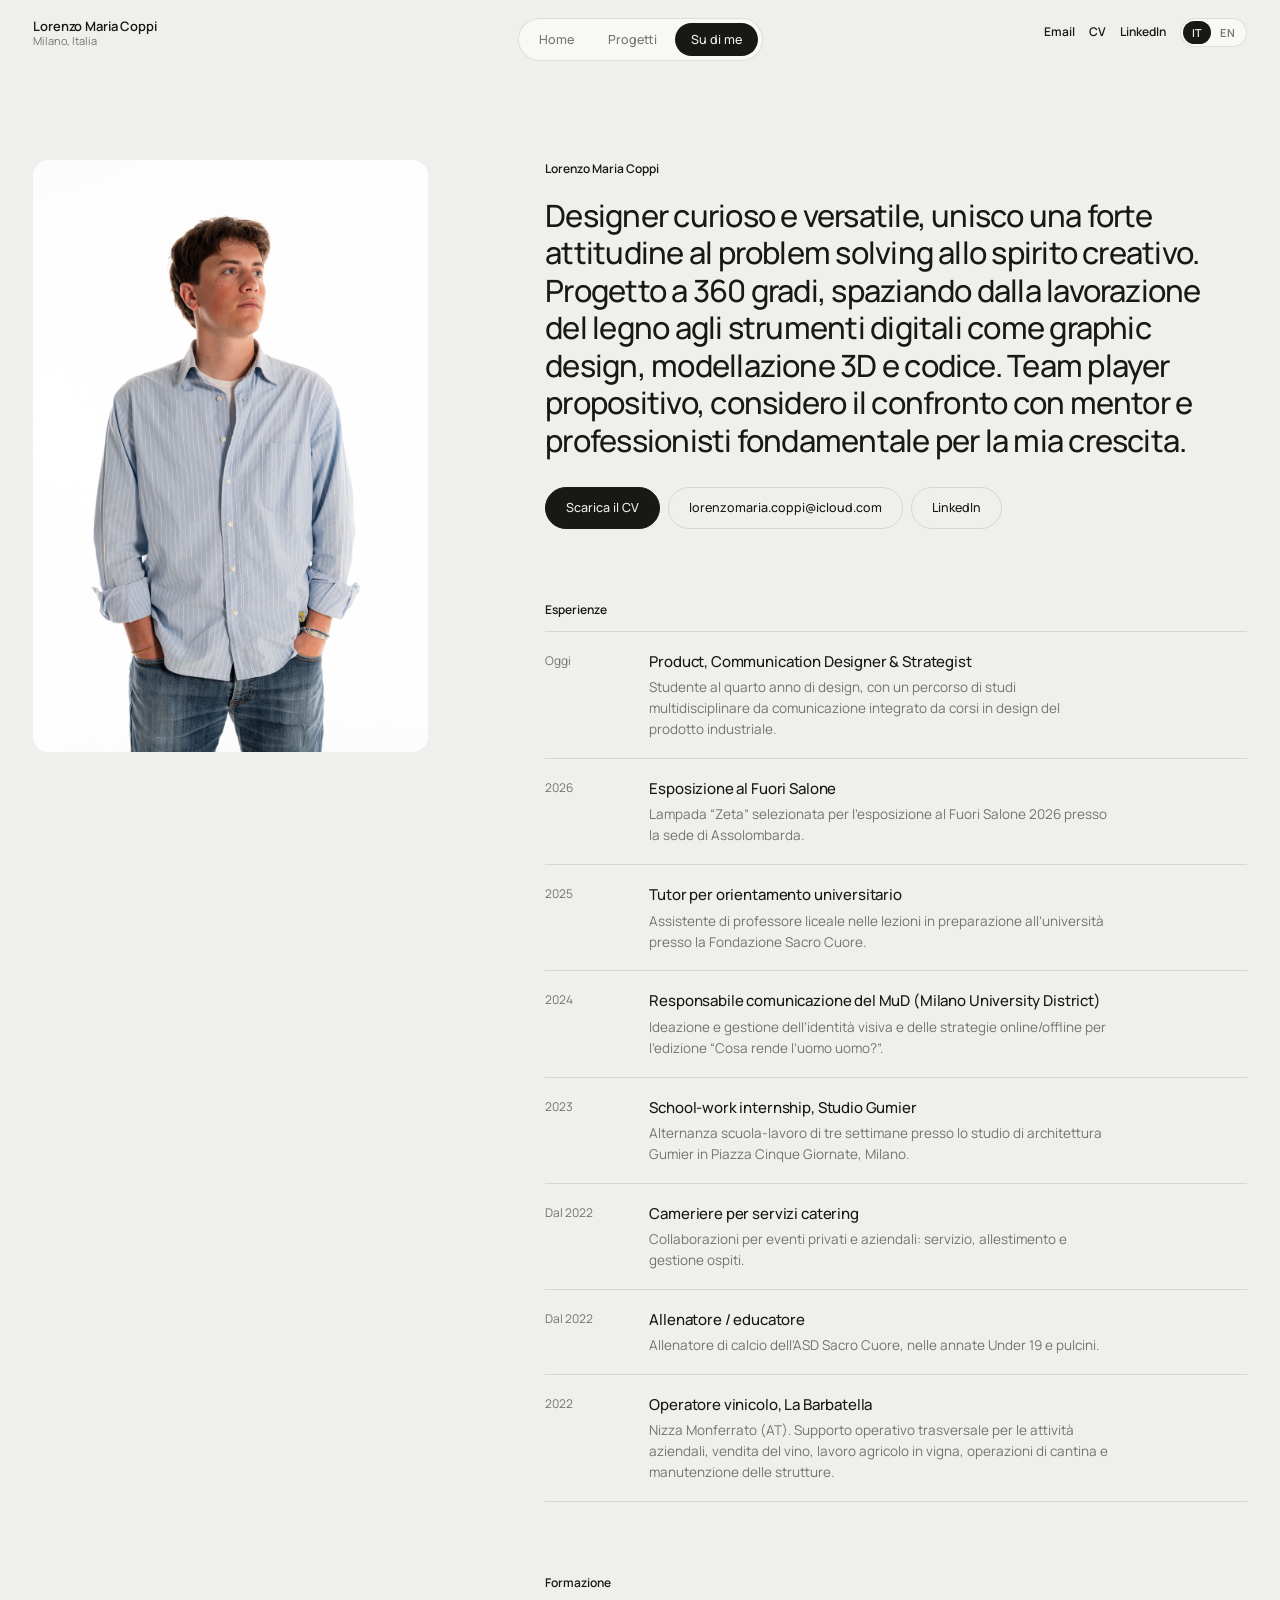
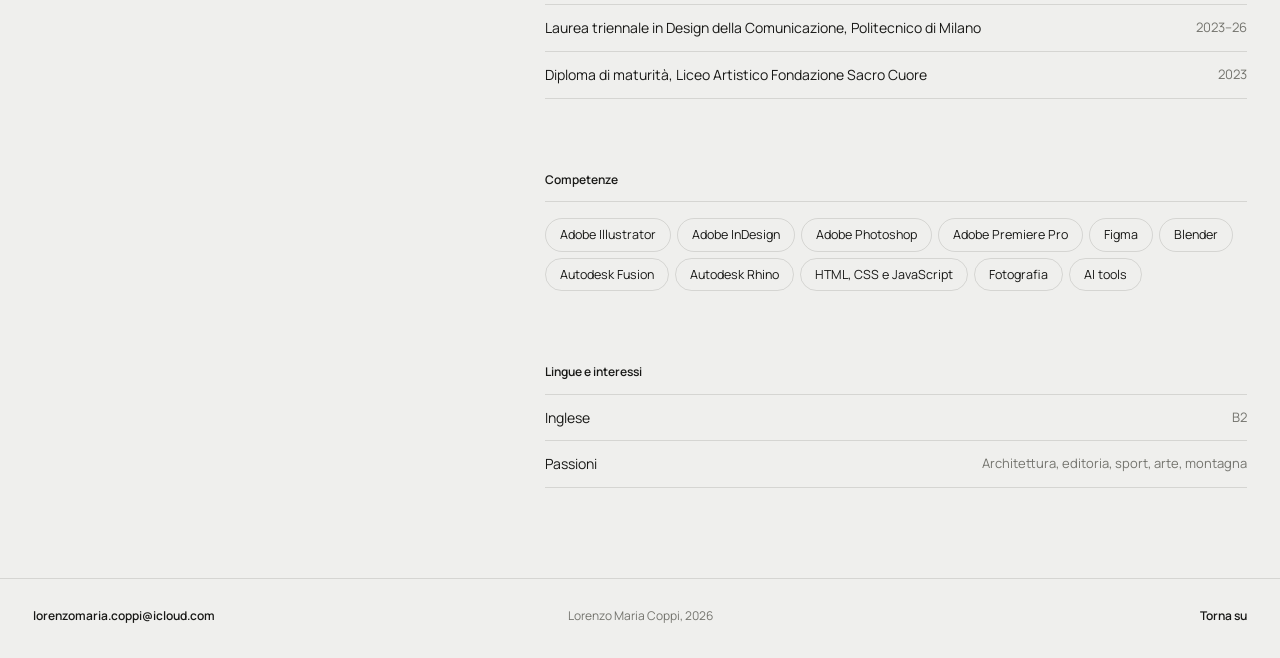
==== about.html @ 6f1d40bd "primocommit" ====
<!DOCTYPE html>
<html lang="it">
<head>
<meta charset="utf-8">
<meta name="viewport" content="width=device-width, initial-scale=1, viewport-fit=cover">
<title>Su di me — Lorenzo Maria Coppi</title>
<meta name="description" content="Chi è Lorenzo Maria Coppi: studente di Design della Comunicazione al Politecnico di Milano. Formazione, esperienze, competenze e CV.">
<link rel="icon" href="data:image/svg+xml,%3Csvg xmlns=%27http://www.w3.org/2000/svg%27 viewBox=%270 0 64 64%27%3E%3Crect width=%2764%27 height=%2764%27 rx=%2716%27 fill=%27%23181816%27/%3E%3Ctext x=%2732%27 y=%2742%27 font-family=%27Helvetica,Arial,sans-serif%27 font-size=%2728%27 font-weight=%27600%27 fill=%27%23efefed%27 text-anchor=%27middle%27%3ELC%3C/text%3E%3C/svg%3E">
<link rel="preconnect" href="https://fonts.googleapis.com">
<link rel="preconnect" href="https://fonts.gstatic.com" crossorigin>
<link href="https://fonts.googleapis.com/css2?family=Manrope:wght@400;500;600&display=swap" rel="stylesheet">
<link rel="stylesheet" href="css/style.css">
</head>
<body id="top" data-page="about">
<a class="skip" href="#main" data-i18n="skip">Vai al contenuto</a>
<header class="site-header">
  <a class="brand" href="index.html">Lorenzo Maria Coppi<span data-i18n="city">Milano, Italia</span></a>
  <nav class="nav" aria-label="Principale">
    <a href="index.html" data-i18n="navHome">Home</a>
    <a href="index.html#progetti" data-i18n="navWorks">Progetti</a>
    <a href="about.html" aria-current="page" data-i18n="navAbout">Su di me</a>
  </nav>
  <div class="contacts">
    <a href="mailto:lorenzomaria.coppi@icloud.com">Email</a>
    <a href="assets/about/CV_Lorenzo_Maria_Coppi.pdf" target="_blank" rel="noopener">CV</a>
    <a href="https://www.linkedin.com/in/lorenzo-coppi/" target="_blank" rel="noopener">LinkedIn</a>
    <div class="lang" role="group" aria-label="Lingua / Language">
      <button type="button" data-lang="it" aria-pressed="true">IT</button>
      <button type="button" data-lang="en" aria-pressed="false">EN</button>
    </div>
  </div>
</header>
<main id="main">
  <div class="about grid">
    <div class="left">
      <div class="portrait"><img src="assets/about/lorenzo.jpg" width="704" height="611" alt="Ritratto di Lorenzo Maria Coppi" data-i18n-alt="aboutAlt"></div>
    </div>
    <div class="right">
      <span class="name">Lorenzo Maria Coppi</span>
      <p class="intro" data-i18n="bio">Designer curioso e versatile, unisco una forte attitudine al problem solving allo spirito creativo. Progetto a 360 gradi, spaziando dalla lavorazione del legno agli strumenti digitali come graphic design, modellazione 3D e codice. Team player propositivo, considero il confronto con mentor e professionisti fondamentale per la mia crescita.</p>
      <div class="cv-actions">
        <a class="btn" href="assets/about/CV_Lorenzo_Maria_Coppi.pdf" target="_blank" rel="noopener" data-i18n="dlCv">Scarica il CV</a>
        <a class="btn ghost" href="mailto:lorenzomaria.coppi@icloud.com">lorenzomaria.coppi@icloud.com</a>
        <a class="btn ghost" href="https://www.linkedin.com/in/lorenzo-coppi/" target="_blank" rel="noopener">LinkedIn</a>
      </div>

      <section class="block" aria-labelledby="exp">
        <h2 data-i18n="exp" id="exp">Esperienze</h2>
        <ul class="timeline">
          <li><span class="when" data-i18n="e0w">Oggi</span><div><h3 data-i18n="e0t">Product, Communication Designer &amp; Strategist</h3><p data-i18n="e0d">Studente al quarto anno di design, con un percorso di studi multidisciplinare da comunicazione integrato da corsi in design del prodotto industriale.</p></div></li>
          <li><span class="when">2026</span><div><h3 data-i18n="e1t">Esposizione al Fuori Salone</h3><p data-i18n="e1d">Lampada “Zeta” selezionata per l’esposizione al Fuori Salone 2026 presso la sede di Assolombarda.</p></div></li>
          <li><span class="when">2025</span><div><h3 data-i18n="e2t">Tutor per orientamento universitario</h3><p data-i18n="e2d">Assistente di professore liceale nelle lezioni in preparazione all’università presso la Fondazione Sacro Cuore.</p></div></li>
          <li><span class="when">2024</span><div><h3 data-i18n="e3t">Responsabile comunicazione del MuD (Milano University District)</h3><p data-i18n="e3d">Ideazione e gestione dell’identità visiva e delle strategie online/offline per l’edizione “Cosa rende l’uomo uomo?”.</p></div></li>
          <li><span class="when">2023</span><div><h3 data-i18n="e4t">School-work internship, Studio Gumier</h3><p data-i18n="e4d">Alternanza scuola-lavoro di tre settimane presso lo studio di architettura Gumier in Piazza Cinque Giornate, Milano.</p></div></li>
          <li><span class="when" data-i18n="since">Dal 2022</span><div><h3 data-i18n="e5t">Cameriere per servizi catering</h3><p data-i18n="e5d">Collaborazioni per eventi privati e aziendali: servizio, allestimento e gestione ospiti.</p></div></li>
          <li><span class="when" data-i18n="since">Dal 2022</span><div><h3 data-i18n="e6t">Allenatore / educatore</h3><p data-i18n="e6d">Allenatore di calcio dell’ASD Sacro Cuore, nelle annate Under 19 e pulcini.</p></div></li>
          <li><span class="when">2022</span><div><h3 data-i18n="e7t">Operatore vinicolo, La Barbatella</h3><p data-i18n="e7d">Nizza Monferrato (AT). Supporto operativo trasversale per le attività aziendali, vendita del vino, lavoro agricolo in vigna, operazioni di cantina e manutenzione delle strutture.</p></div></li>
        </ul>
      </section>

      <section class="block" aria-labelledby="form">
        <h2 data-i18n="edu" id="form">Formazione</h2>
        <ul class="plain">
          <li><em data-i18n="d0">Laurea triennale in Design della Comunicazione, Politecnico di Milano</em> <span>2023–26</span></li>
          <li><em data-i18n="d1">Diploma di maturità, Liceo Artistico Fondazione Sacro Cuore</em> <span>2023</span></li>
        </ul>
      </section>

      <section class="block" aria-labelledby="skills">
        <h2 data-i18n="skills" id="skills">Competenze</h2>
        <ul class="chips">
          <li>Adobe Illustrator</li><li>Adobe InDesign</li><li>Adobe Photoshop</li><li>Adobe Premiere Pro</li>
          <li>Figma</li><li>Blender</li><li>Autodesk Fusion</li><li>Autodesk Rhino</li><li data-i18n="htmlCss">HTML, CSS e JavaScript</li>
          <li data-i18n="photography">Fotografia</li><li>AI tools</li>
        </ul>
      </section>

      <section class="block" aria-labelledby="lang">
        <h2 data-i18n="langs" id="lang">Lingue e interessi</h2>
        <ul class="plain">
          <li><em data-i18n="l0">Inglese</em> <span>B2</span></li>
          <li><em data-i18n="l1">Passioni</em> <span data-i18n="l1v">Architettura, editoria, sport, arte, montagna</span></li>
        </ul>
      </section>
    </div>
  </div>
</main>
<footer class="site-footer">
  <div><a href="mailto:lorenzomaria.coppi@icloud.com">lorenzomaria.coppi@icloud.com</a></div>
  <div class="c">Lorenzo Maria Coppi, 2026</div>
  <div class="r"><a href="#top" data-i18n="top">Torna su</a></div>
</footer>

<script src="js/data.js"></script>
<script src="js/main.js"></script>
</body>
</html>
---- css/style.css ----
/* ==========================================================
   Lorenzo Maria Coppi — portfolio
   Font: Manrope (Google Fonts). Palette neutra, nessun accento.
   ========================================================== */

:root {
  --bg: #efefed;
  --surface: #f8f8f6;
  --card: #ebebe8;
  --ink: #181816;
  --muted: #74746e;
  --line: rgba(24, 24, 22, 0.12);

  --pad: clamp(16px, 2.6vw, 40px);
  --gap: clamp(10px, 1.2vw, 18px);
  --radius: 16px;
  --radius-sm: 10px;

  --font: "Manrope", "Helvetica Neue", Helvetica, Arial, sans-serif;
}

@media (prefers-color-scheme: dark) {
  :root:not([data-theme="light"]) {
    --bg: #131312;
    --surface: #1d1d1b;
    --card: #232321;
    --ink: #ecece8;
    --muted: #8d8d86;
    --line: rgba(236, 236, 232, 0.14);
  }
}

*,
*::before,
*::after { box-sizing: border-box; }

html { scroll-behavior: smooth; -webkit-text-size-adjust: 100%; }

body {
  margin: 0;
  background: var(--bg);
  color: var(--ink);
  font-family: var(--font);
  font-size: 15px;
  line-height: 1.55;
  font-weight: 400;
  -webkit-font-smoothing: antialiased;
  text-rendering: optimizeLegibility;
}

img { display: block; max-width: 100%; height: auto; }
a { color: inherit; text-decoration: none; }
p { margin: 0; }
h1, h2, h3 { margin: 0; font-weight: 500; }
ul, dl, dd { margin: 0; padding: 0; list-style: none; }

:focus-visible {
  outline: 2px solid var(--ink);
  outline-offset: 3px;
  border-radius: 6px;
}

.small { font-size: 12px; line-height: 1.45; }
.muted { color: var(--muted); }

.skip {
  position: absolute; left: -999px; top: 8px;
  background: var(--ink); color: var(--bg);
  padding: 8px 14px; border-radius: 999px; z-index: 100;
}
.skip:focus { left: 8px; }

/* ---------- Header ---------- */
.site-header {
  position: sticky; top: 0; z-index: 50;
  display: grid;
  grid-template-columns: 1fr auto 1fr;
  align-items: start;
  gap: 16px;
  padding: 18px var(--pad);
  background: color-mix(in srgb, var(--bg) 88%, transparent);
  -webkit-backdrop-filter: blur(10px);
  backdrop-filter: blur(10px);
}

.brand { display: block; font-size: 13px; font-weight: 600; line-height: 1.25; letter-spacing: -0.01em; }
.brand span { display: block; font-weight: 400; color: var(--muted); font-size: 11px; }

.nav {
  display: flex; gap: 2px; padding: 4px;
  background: var(--surface);
  border-radius: 999px;
  border: 1px solid var(--line);
}
.nav a {
  padding: 7px 16px; border-radius: 999px;
  font-size: 12.5px; font-weight: 500; color: var(--muted);
  transition: color 0.2s, background 0.2s;
}
.nav a:hover { color: var(--ink); }
.nav a[aria-current="page"] { background: var(--ink); color: var(--bg); }

.contacts { justify-self: end; display: flex; align-items: center; gap: 14px; font-size: 12px; }
.contacts > a { font-weight: 600; font-size: 12px; }
.contacts > a:hover { text-decoration: underline; text-underline-offset: 3px; }
.lang { display: inline-flex; padding: 2px; border-radius: 999px; border: 1px solid var(--line); background: var(--surface); }
.lang button {
  font: inherit; font-size: 11px; font-weight: 600; letter-spacing: 0.02em;
  padding: 3px 9px; border: 0; border-radius: 999px; cursor: pointer;
  background: transparent; color: var(--muted);
}
.lang button:hover { color: var(--ink); }
.lang button[aria-pressed="true"] { background: var(--ink); color: var(--bg); }

/* ---------- Layout comune ---------- */
main { padding: 0 var(--pad); }
.grid { display: grid; grid-template-columns: repeat(12, 1fr); column-gap: var(--gap); }

/* ---------- Home: hero (blu chiaro, gradiente dinamico) ---------- */
.hero {
  --mx: 0.5; --my: 0.5;
  position: relative; overflow: hidden; isolation: isolate;
  margin: 0 0 clamp(56px, 9vh, 96px);
  height: calc(100vh - 92px); height: calc(100svh - 92px); min-height: 520px; max-height: 980px;
  border-radius: calc(var(--radius) * 1.6);
  background: #cfe6fb; color: #0c1b2e;
  display: flex; flex-direction: column; justify-content: flex-end;
  padding: clamp(24px, 3.4vw, 56px);
}
.hero-bg { position: absolute; inset: 0; z-index: -1; overflow: hidden; }
.hero-bg .b {
  position: absolute; border-radius: 50%; filter: blur(70px); will-change: transform;
  width: 62vmax; height: 62vmax; opacity: 0.95;
}
.b1 { background: radial-gradient(circle at 50% 50%, #7ab9f4 0%, rgba(122,185,244,0) 68%); left: -14%; top: -30%; animation: drift1 19s ease-in-out infinite alternate; }
.b2 { background: radial-gradient(circle at 50% 50%, #eef7ff 0%, rgba(238,247,255,0) 66%); right: -18%; top: -12%; animation: drift2 23s ease-in-out infinite alternate; }
.b3 { background: radial-gradient(circle at 50% 50%, #9dd0fb 0%, rgba(157,208,251,0) 66%); left: 18%; bottom: -42%; animation: drift3 27s ease-in-out infinite alternate; }
.b4 { background: radial-gradient(circle at 50% 50%, #5fa3ec 0%, rgba(95,163,236,0) 62%); right: -6%; bottom: -34%; width: 48vmax; height: 48vmax; animation: drift4 21s ease-in-out infinite alternate; }
.b5 { /* segue il puntatore */
  background: radial-gradient(circle at 50% 50%, #ffffff 0%, rgba(255,255,255,0) 62%);
  width: 34vmax; height: 34vmax; opacity: 0.75; left: 0; top: 0;
  transform: translate(calc(var(--mx) * 100vw - 17vmax), calc(var(--my) * 100vh - 17vmax));
}
@keyframes drift1 { to { transform: translate(18vw, 14vh) scale(1.15); } }
@keyframes drift2 { to { transform: translate(-16vw, 20vh) scale(0.9); } }
@keyframes drift3 { to { transform: translate(14vw, -16vh) scale(1.2); } }
@keyframes drift4 { to { transform: translate(-20vw, -10vh) scale(1.1); } }

.hero-in { display: grid; grid-template-columns: repeat(12, 1fr); column-gap: var(--gap); align-items: end; }
.hero .side { grid-column: 1 / span 3; display: flex; flex-direction: column; gap: 40px; }
.hero .side p { max-width: 26ch; font-size: 12.5px; line-height: 1.5; }
.hero .side .updated { display: flex; gap: 18px; color: rgba(12, 27, 46, 0.62); }
.hero .side .updated b { color: #0c1b2e; font-weight: 500; white-space: nowrap; }
.hero h1 {
  grid-column: 5 / span 8;
  font-size: clamp(2.3rem, 5.4vw, 5.4rem);
  line-height: 1.02; letter-spacing: -0.035em; font-weight: 500; text-wrap: balance;
}
.hero .scroll {
  position: absolute; top: clamp(20px, 3vw, 40px); right: clamp(20px, 3.4vw, 56px);
  display: flex; align-items: center; gap: 10px; font-size: 12px; font-weight: 500;
}
.hero .scroll i { width: 1px; height: 34px; background: currentColor; transform-origin: top; animation: cue 2.2s ease-in-out infinite; }
@keyframes cue { 0% { transform: scaleY(0); } 50% { transform: scaleY(1); } 100% { transform: scaleY(1); opacity: 0; } }

/* ---------- Home: progetti ---------- */
.works-head {
  display: flex; justify-content: space-between; align-items: center;
  gap: 16px; flex-wrap: wrap; margin-bottom: var(--gap);
}
.works-head h2 { font-size: 12px; font-weight: 600; }
.works-head h2 #works-count { color: var(--muted); font-weight: 400; margin-left: 6px; }

.filters { display: flex; flex-wrap: wrap; gap: 6px; }
.filters button {
  font: inherit; font-size: 12px; font-weight: 500;
  padding: 6px 14px; border-radius: 999px; cursor: pointer;
  border: 1px solid var(--line); background: transparent; color: var(--muted);
  transition: color 0.2s, background 0.2s, border-color 0.2s;
}
.filters button:hover { color: var(--ink); border-color: var(--ink); }
.filters button[aria-pressed="true"] { background: var(--ink); color: var(--bg); border-color: var(--ink); }

.works { display: grid; grid-template-columns: repeat(2, 1fr); gap: calc(var(--gap) * 2.2) var(--gap); padding-bottom: clamp(60px, 10vh, 120px); }

.card { display: block; }
.card[hidden] { display: none; }
.card .thumb {
  position: relative; overflow: hidden; border-radius: var(--radius);
  background: var(--card); aspect-ratio: 4 / 3;
}
.card .thumb img {
  width: 100%; height: 100%; object-fit: cover;
  transition: transform 0.9s cubic-bezier(0.2, 0.7, 0.2, 1);
}
.card:hover .thumb img { transform: scale(1.035); }
.card .thumb::after {
  content: ""; position: absolute; inset: 0 0 auto 0; height: 70px;
  background: linear-gradient(rgba(0, 0, 0, 0.32), transparent);
  pointer-events: none;
}
.card .tags {
  position: absolute; inset: 14px 16px auto 16px; z-index: 1;
  display: flex; justify-content: space-between;
  color: #fff; font-size: 11px; font-weight: 500;
}
.card .info { display: flex; justify-content: space-between; gap: 12px; padding: 12px 4px 0; }
.card .info h3 { font-size: 15px; letter-spacing: -0.01em; }
.card .info span { color: var(--muted); font-size: 12px; padding-top: 2px; text-align: right; }

/* ---------- Pagina progetto ---------- */
.p-nav { display: flex; justify-content: space-between; gap: 16px; padding: 10px 0 22px; font-size: 12px; color: var(--muted); }
.p-nav a { display: inline-flex; align-items: center; gap: 8px; transition: color 0.2s; }
.p-nav a:hover { color: var(--ink); }
.p-nav .arr { font-size: 14px; line-height: 1; }

.p-open { display: grid; grid-template-columns: repeat(12, 1fr); column-gap: var(--gap); margin-bottom: clamp(28px, 4vw, 56px); }
.p-open-l { grid-column: 1 / span 5; display: flex; flex-direction: column; justify-content: space-between; gap: 40px; padding-right: clamp(0px, 2vw, 32px); min-height: min(78vh, 760px); }
.p-open-r { grid-column: 6 / span 7; }
.p-open-r button { display: block; width: 100%; padding: 0; border: 0; background: var(--card); border-radius: var(--radius); overflow: hidden; }
.p-open-r img { width: 100%; height: min(78vh, 760px); object-fit: cover; }
.kicker { display: flex; flex-direction: column; font-size: 12px; line-height: 1.5; }
.titles h1 { font-size: clamp(2.3rem, 4.6vw, 4.6rem); line-height: 1.02; letter-spacing: -0.035em; text-wrap: balance; }
.titles .sub { margin-top: 16px; font-size: clamp(1rem, 1.5vw, 1.3rem); color: var(--muted); letter-spacing: -0.01em; }
.meta { display: grid; gap: 8px; font-size: 12.5px; line-height: 1.4; }
.meta > div { display: grid; grid-template-columns: 92px 1fr; gap: 12px; }
.meta dt { color: var(--muted); }
.meta dd { font-weight: 500; }

.p-video { margin-bottom: clamp(36px, 6vw, 88px); border-radius: var(--radius); overflow: hidden; background: #000; }
.p-video video { display: block; width: 100%; height: auto; aspect-ratio: 16 / 9; }

/* sezioni: testo e immagini affiancati, alternati (come gli spread del PDF) */
.sec { display: grid; grid-template-columns: repeat(12, 1fr); column-gap: var(--gap); align-items: start; padding: clamp(28px, 5vw, 72px) 0; }
.sec-text { grid-row: 1; }
.sec-l .sec-text { grid-column: 1 / span 4; }
.sec-l .sec-imgs { grid-column: 6 / span 7; grid-row: 1; }
.sec-r .sec-imgs { grid-column: 1 / span 7; grid-row: 1; }
.sec-r .sec-text { grid-column: 9 / span 4; }
.sec-full .sec-imgs { grid-column: 1 / -1; }
.sec-text { position: sticky; top: 96px; }
.sec-text p { font-size: 13.5px; line-height: 1.6; max-width: 52ch; letter-spacing: -0.003em; }
.sec-text p + p { margin-top: 1em; }
.sec-text p.lead { font-size: clamp(1.1rem, 1.55vw, 1.45rem); line-height: 1.4; letter-spacing: -0.015em; font-weight: 500; }
.sec-text p.lead + p { margin-top: 1.4em; }

.sec-imgs { display: grid; grid-template-columns: repeat(2, 1fr); grid-auto-flow: dense; gap: calc(var(--gap) * 1.2) var(--gap); }
.sec-imgs figure { margin: 0; min-width: 0; }
.sec-imgs figure.big, .sec-imgs figure.wide { grid-column: 1 / -1; }
.sec-imgs figure button { display: block; width: 100%; padding: 0; border: 0; background: var(--card); border-radius: var(--radius-sm); overflow: hidden; aspect-ratio: 1 / 1; }
.sec-imgs figure.big button, .sec-imgs figure.wide button { aspect-ratio: 16 / 9; }
.sec-imgs figure img { width: 100%; height: 100%; object-fit: cover; transition: transform 0.7s cubic-bezier(0.2, 0.7, 0.2, 1); }
.sec-imgs figure button.fit-contain img { object-fit: contain; }
.sec-imgs figure button:hover img { transform: scale(1.03); }
.sec-imgs figure button.fit-contain:hover img { transform: none; opacity: 0.92; }
.sec-imgs figcaption { font-size: 11.5px; color: var(--muted); padding: 8px 2px 0; line-height: 1.4; }
.sec-full .sec-imgs { grid-template-columns: repeat(2, 1fr); }

.next {
  display: block; padding: clamp(40px, 8vh, 90px) 0 clamp(60px, 10vh, 110px);
  border-top: 1px solid var(--line);
}
.next .label { font-size: 12px; color: var(--muted); display: block; margin-bottom: 10px; }
.next .t {
  display: block;
  font-size: clamp(2rem, 5vw, 4.6rem); line-height: 1.04;
  letter-spacing: -0.035em; font-weight: 500;
  transition: opacity 0.25s;
}
.next:hover .t { opacity: 0.55; }

/* ---------- Lightbox (con frecce) ---------- */
.lightbox {
  position: fixed; inset: 0; z-index: 100;
  display: none; grid-template-columns: auto minmax(0, 1fr) auto; grid-template-rows: minmax(0, 1fr) auto; gap: 12px;
  height: 100vh; height: 100dvh;
  padding: clamp(16px, 3vw, 36px);
  padding-bottom: max(clamp(16px, 3vw, 36px), env(safe-area-inset-bottom));
  background: var(--bg);
}
.lightbox.open { display: grid; }
.lightbox .stage { grid-column: 2; grid-row: 1; min-height: 0; min-width: 0; }
.lightbox img { width: 100%; height: 100%; object-fit: contain; border-radius: var(--radius-sm); }
.lightbox .bar { grid-column: 2; grid-row: 2; text-align: center; font-size: 12px; color: var(--muted); }
.lb-arrow, .lb-close {
  display: grid; place-items: center; width: 46px; height: 46px; padding: 0;
  border: 1px solid var(--line); border-radius: 50%; background: var(--surface); color: var(--ink);
  transition: background 0.2s, color 0.2s, border-color 0.2s;
}
.lb-arrow:hover, .lb-close:hover { background: var(--ink); color: var(--bg); border-color: var(--ink); }
.lb-arrow.prev { grid-column: 1; grid-row: 1; align-self: center; }
.lb-arrow.next { grid-column: 3; grid-row: 1; align-self: center; }
.lb-close { position: absolute; top: clamp(12px, 2vw, 24px); right: clamp(12px, 2vw, 24px); z-index: 2; width: 40px; height: 40px; }

/* ---------- Su di me ---------- */
.about { padding: clamp(40px, 9vh, 100px) 0 clamp(60px, 10vh, 120px); row-gap: 48px; }
.about .left { grid-column: 1 / span 4; }
.about .right { grid-column: 6 / span 7; }
.about .portrait {
  border-radius: var(--radius); overflow: hidden; background: #fff;
  position: sticky; top: 90px;
}
.about .portrait img { width: 100%; mix-blend-mode: multiply; }
.about .intro {
  font-size: clamp(1.4rem, 2.4vw, 2.2rem); line-height: 1.22;
  letter-spacing: -0.025em; font-weight: 500; text-wrap: pretty;
}
.about .name { font-size: 12px; font-weight: 600; margin-bottom: 18px; display: block; }

.cv-actions { display: flex; flex-wrap: wrap; gap: 8px; margin-top: 28px; }
.btn {
  display: inline-block; font-size: 12.5px; font-weight: 500;
  padding: 10px 20px; border-radius: 999px;
  border: 1px solid var(--ink); background: var(--ink); color: var(--bg);
  transition: background 0.2s, color 0.2s;
}
.btn:hover { background: transparent; color: var(--ink); }
.btn.ghost { background: transparent; color: var(--ink); border-color: var(--line); }
.btn.ghost:hover { border-color: var(--ink); }

.block { margin-top: clamp(44px, 8vh, 84px); }
.block > h2 { font-size: 12px; font-weight: 600; padding-bottom: 12px; border-bottom: 1px solid var(--line); }
.timeline li {
  display: grid; grid-template-columns: 88px 1fr; gap: 16px;
  padding: 18px 0; border-bottom: 1px solid var(--line);
}
.timeline .when { font-size: 12px; color: var(--muted); padding-top: 2px; }
.timeline h3 { font-size: 15px; letter-spacing: -0.01em; }
.timeline p { color: var(--muted); font-size: 13.5px; margin-top: 4px; max-width: 58ch; }
.timeline em { font-style: normal; color: var(--ink); }

.plain li { padding: 12px 0; border-bottom: 1px solid var(--line); font-size: 14px; display: flex; justify-content: space-between; gap: 16px; }
.plain li em { font-style: normal; }
.plain li span { color: var(--muted); font-size: 13px; text-align: right; }
.chips { display: flex; flex-wrap: wrap; gap: 6px; padding-top: 16px; }
.chips li { padding: 6px 14px; border-radius: 999px; border: 1px solid var(--line); font-size: 12.5px; }

/* ---------- Footer ---------- */
.site-footer {
  display: grid; grid-template-columns: 1fr auto 1fr; gap: 16px;
  padding: 28px var(--pad) 32px; border-top: 1px solid var(--line);
  font-size: 12px; margin-top: 0;
}
.site-footer .c { text-align: center; color: var(--muted); }
.site-footer .r { text-align: right; }
.site-footer a { font-weight: 600; }
.site-footer a:hover { text-decoration: underline; text-underline-offset: 3px; }

/* ---------- Responsive ---------- */
@media (max-width: 1000px) {
  .p-open-l { grid-column: 1 / -1; min-height: 0; padding: 0 0 28px; gap: 28px; }
  .p-open-r { grid-column: 1 / -1; }
  .p-open-r img { height: auto; max-height: 72vh; aspect-ratio: 4 / 5; }
  .sec-l .sec-text, .sec-r .sec-text { grid-column: 1 / -1; grid-row: 1; position: static; margin-bottom: 24px; }
  .sec-l .sec-imgs, .sec-r .sec-imgs { grid-column: 1 / -1; grid-row: 2; }
  .sec-text p { max-width: 62ch; }
}

@media (max-width: 900px) {
  .site-header { grid-template-columns: 1fr auto; row-gap: 10px; padding: 12px var(--pad); }
  .nav { grid-column: 1 / -1; grid-row: 2; justify-self: stretch; justify-content: space-between; }
  .nav a { flex: 1; text-align: center; padding: 10px 8px; }
  .contacts > a { padding: 6px 0; }
  .lang button { padding: 5px 11px; }
  .hero { height: calc(100svh - 128px); min-height: 460px; }
  .hero .side { grid-column: 1 / -1; order: 2; margin-top: 22px; gap: 18px; }
  .hero h1 { grid-column: 1 / -1; }
  .hero-in { align-items: start; }
  .about .left, .about .right { grid-column: 1 / -1; }
  .about .portrait { position: static; max-width: 440px; }
}

@media (max-width: 700px) {
  :root { --radius: 12px; }
  body { font-size: 16px; }
  .small, .hero .side p { font-size: 13px; }
  .works { grid-template-columns: 1fr; row-gap: 28px; }
  .works-head { align-items: flex-start; flex-direction: column; gap: 12px; }
  .filters { flex-wrap: nowrap; overflow-x: auto; margin: 0 calc(var(--pad) * -1); padding: 0 var(--pad) 4px; width: calc(100% + var(--pad) * 2); scrollbar-width: none; }
  .filters::-webkit-scrollbar { display: none; }
  .filters button { flex-shrink: 0; padding: 9px 16px; }
  .p-nav { flex-direction: column; gap: 6px; }
  .p-nav a:last-child { justify-content: flex-start; }
  .p-nav a:last-child .arr { order: -1; }
  .sec-imgs { gap: 18px 10px; }
  .sec-imgs figcaption, .sec-text p { font-size: 13px; }
  .sec-text p.lead { font-size: 1.15rem; }
  .meta > div { grid-template-columns: 84px 1fr; }
  .timeline li { grid-template-columns: 1fr; gap: 4px; }
  .plain li { flex-direction: column; gap: 2px; }
  .plain li span { text-align: left; }
  .site-footer { grid-template-columns: 1fr; gap: 8px; }
  .site-footer .c, .site-footer .r { text-align: left; }
  .lightbox { grid-template-columns: 1fr; grid-template-rows: minmax(0, 1fr) auto auto; }
  .lightbox .stage { grid-column: 1; grid-row: 1; }
  .lightbox .bar { grid-column: 1; grid-row: 3; }
  .lb-arrow { grid-row: 2 !important; width: 44px; height: 44px; justify-self: start; }
  .lb-arrow.next { grid-column: 1; justify-self: end; }
  .lb-arrow.prev { grid-column: 1; }
}

@media (hover: none) {
  .card:hover .thumb img { transform: none; }
}

/* ---------- Cursore personalizzato ---------- */
.cursor {
  --size: 18px;        /* dimensione del cerchio */
  --dot: 5px;          /* cerchietto centrale quando è su un elemento cliccabile */
  position: fixed; left: 0; top: 0; z-index: 9999; pointer-events: none;
  width: var(--size); height: var(--size); margin: calc(var(--size) / -2) 0 0 calc(var(--size) / -2);
  border-radius: 50%; background: #000; border: 1.5px solid #000;
  box-shadow: 0 0 0 1px rgba(255, 255, 255, 0.55); /* sottile alone chiaro: resta visibile anche sulle foto scure */
  opacity: 0; transition: opacity 0.2s, background 0.2s;
}
.cursor.on { opacity: 1; }
.cursor i { position: absolute; inset: 0; margin: auto; width: var(--dot); height: var(--dot); border-radius: 50%; background: #000; box-shadow: 0 0 0 1px rgba(255, 255, 255, 0.55); opacity: 0; transition: opacity 0.2s; }
.cursor.link { background: transparent; box-shadow: 0 0 0 1px rgba(255, 255, 255, 0.55), inset 0 0 0 1px rgba(255, 255, 255, 0.55); }
.cursor.link i { opacity: 1; }
.cursor.down { opacity: 0.7; }
.cursor.native { opacity: 0 !important; }
html.has-cursor, html.has-cursor * { cursor: none !important; }
html.has-cursor video { cursor: auto !important; }

@media (prefers-reduced-motion: reduce) {
  html { scroll-behavior: auto; }
  *, *::before, *::after { transition: none !important; animation: none !important; }
}
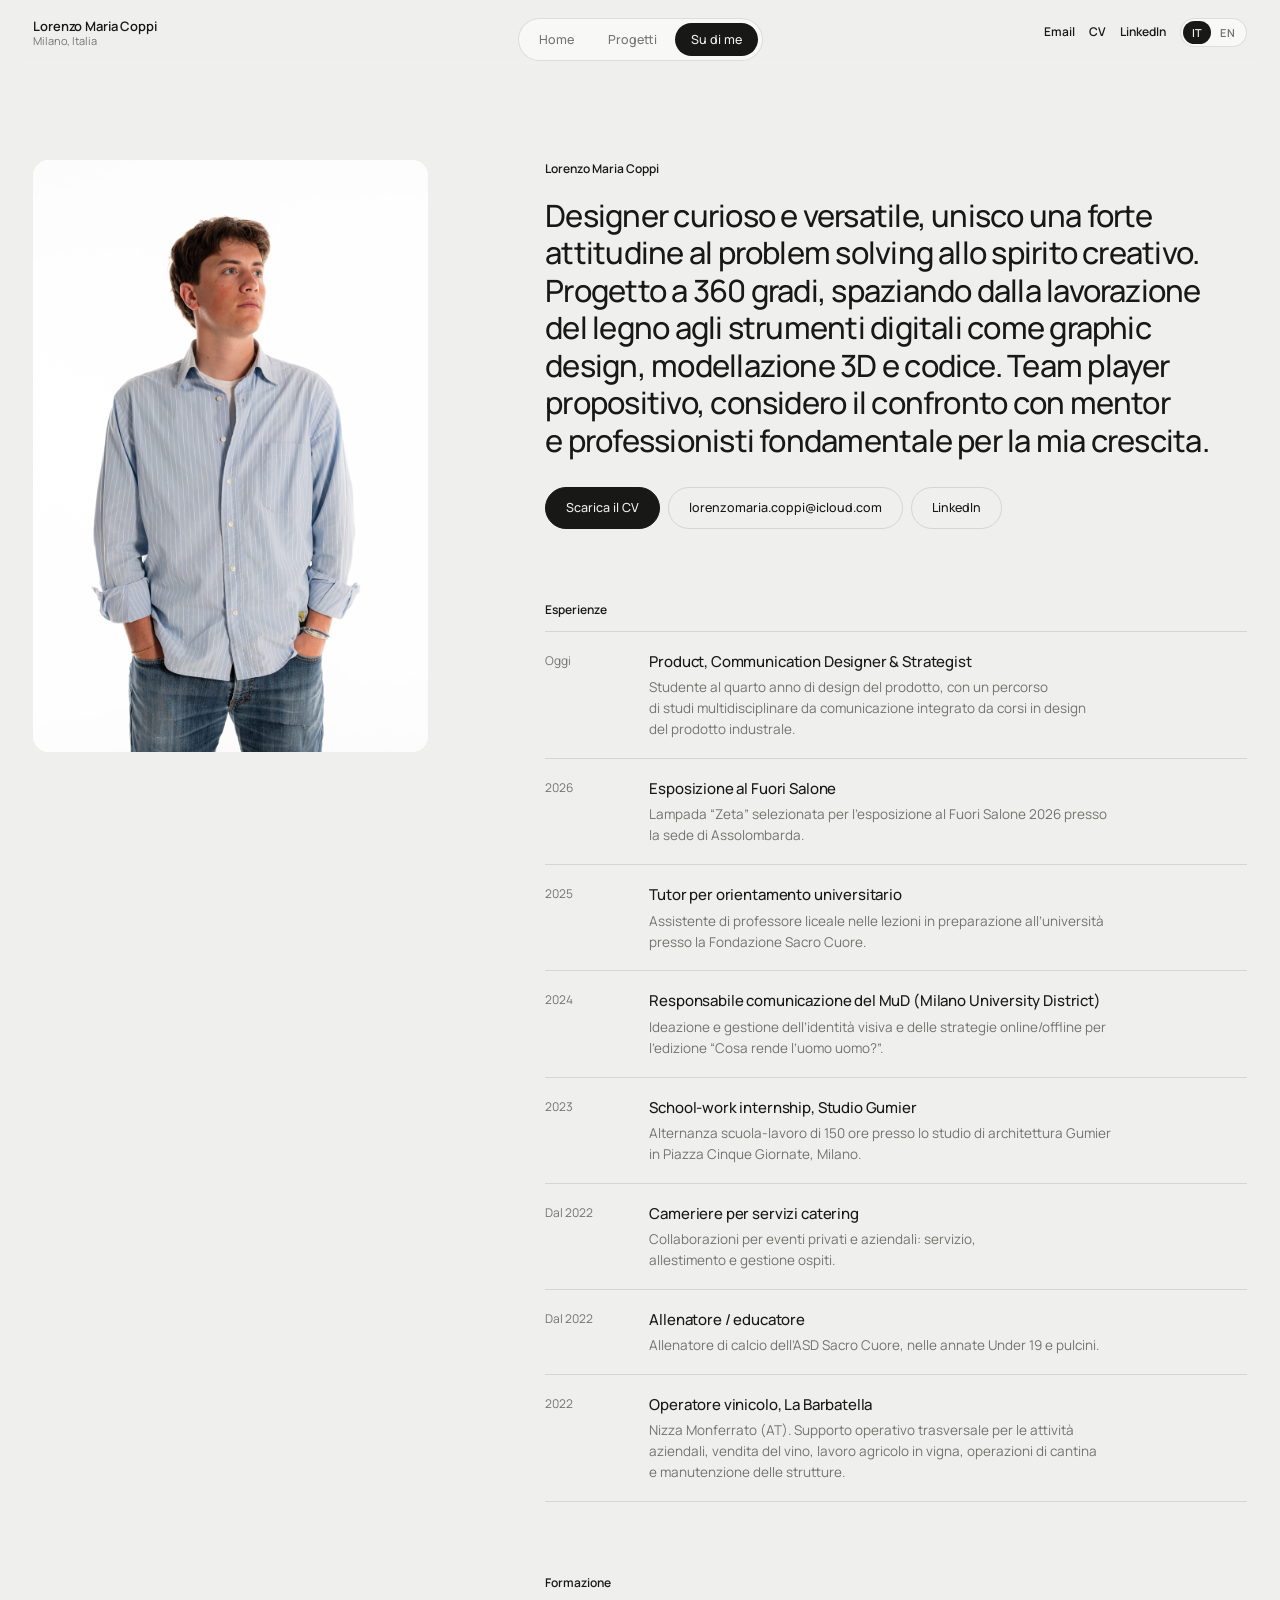
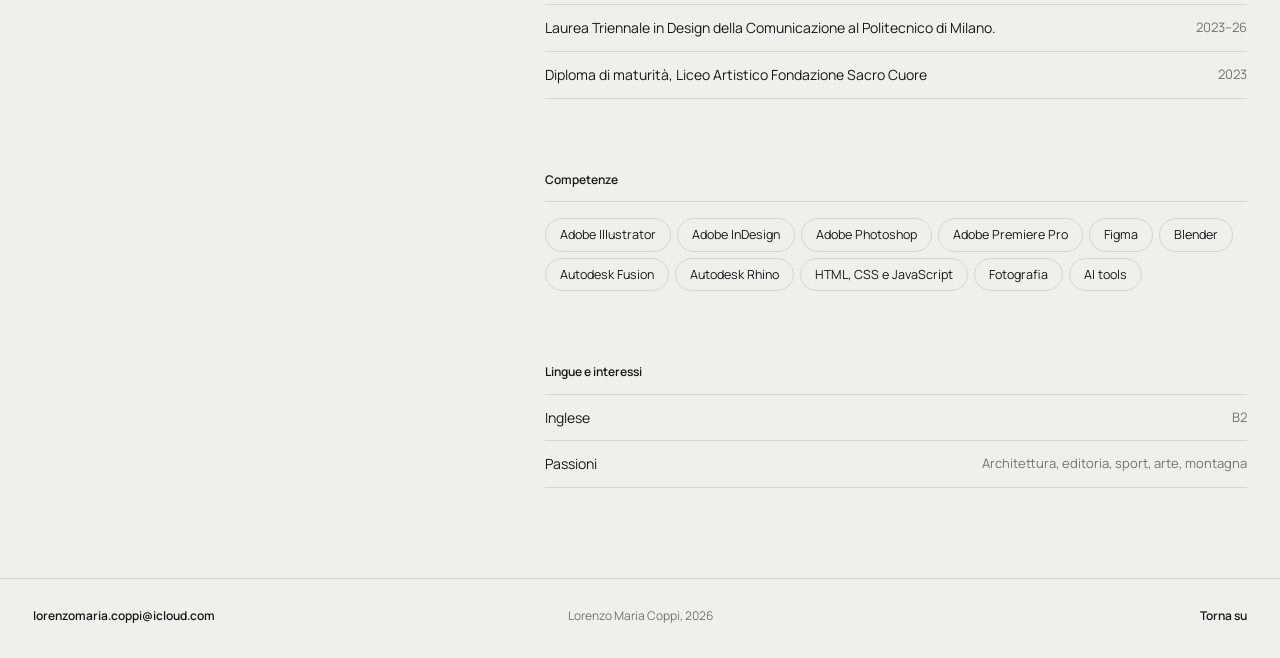
==== commit 7ffb48c2: "parole" ====
--- a/about.html
+++ b/about.html
@@ -47,11 +47,11 @@
       <section class="block" aria-labelledby="exp">
         <h2 data-i18n="exp" id="exp">Esperienze</h2>
         <ul class="timeline">
-          <li><span class="when" data-i18n="e0w">Oggi</span><div><h3 data-i18n="e0t">Product, Communication Designer &amp; Strategist</h3><p data-i18n="e0d">Studente al quarto anno di design, con un percorso di studi multidisciplinare da comunicazione integrato da corsi in design del prodotto industriale.</p></div></li>
+          <li><span class="when" data-i18n="e0w">Oggi</span><div><h3 data-i18n="e0t">Product, Communication Designer &amp; Strategist</h3><p data-i18n="e0d">Studente al quarto anno di design del prodotto, con un percorso di studi multidisciplinare da comunicazione integrato da corsi in design del prodotto industrale.</p></div></li>
           <li><span class="when">2026</span><div><h3 data-i18n="e1t">Esposizione al Fuori Salone</h3><p data-i18n="e1d">Lampada “Zeta” selezionata per l’esposizione al Fuori Salone 2026 presso la sede di Assolombarda.</p></div></li>
           <li><span class="when">2025</span><div><h3 data-i18n="e2t">Tutor per orientamento universitario</h3><p data-i18n="e2d">Assistente di professore liceale nelle lezioni in preparazione all’università presso la Fondazione Sacro Cuore.</p></div></li>
           <li><span class="when">2024</span><div><h3 data-i18n="e3t">Responsabile comunicazione del MuD (Milano University District)</h3><p data-i18n="e3d">Ideazione e gestione dell’identità visiva e delle strategie online/offline per l’edizione “Cosa rende l’uomo uomo?”.</p></div></li>
-          <li><span class="when">2023</span><div><h3 data-i18n="e4t">School-work internship, Studio Gumier</h3><p data-i18n="e4d">Alternanza scuola-lavoro di tre settimane presso lo studio di architettura Gumier in Piazza Cinque Giornate, Milano.</p></div></li>
+          <li><span class="when">2023</span><div><h3 data-i18n="e4t">School-work internship, Studio Gumier</h3><p data-i18n="e4d">Alternanza scuola-lavoro di 150 ore presso lo studio di architettura Gumier in Piazza Cinque Giornate, Milano.</p></div></li>
           <li><span class="when" data-i18n="since">Dal 2022</span><div><h3 data-i18n="e5t">Cameriere per servizi catering</h3><p data-i18n="e5d">Collaborazioni per eventi privati e aziendali: servizio, allestimento e gestione ospiti.</p></div></li>
           <li><span class="when" data-i18n="since">Dal 2022</span><div><h3 data-i18n="e6t">Allenatore / educatore</h3><p data-i18n="e6d">Allenatore di calcio dell’ASD Sacro Cuore, nelle annate Under 19 e pulcini.</p></div></li>
           <li><span class="when">2022</span><div><h3 data-i18n="e7t">Operatore vinicolo, La Barbatella</h3><p data-i18n="e7d">Nizza Monferrato (AT). Supporto operativo trasversale per le attività aziendali, vendita del vino, lavoro agricolo in vigna, operazioni di cantina e manutenzione delle strutture.</p></div></li>
@@ -61,7 +61,7 @@
       <section class="block" aria-labelledby="form">
         <h2 data-i18n="edu" id="form">Formazione</h2>
         <ul class="plain">
-          <li><em data-i18n="d0">Laurea triennale in Design della Comunicazione, Politecnico di Milano</em> <span>2023–26</span></li>
+          <li><em data-i18n="d0">Laurea Triennale in Design della Comunicazione al Politecnico di Milano.</em> <span>2023–26</span></li>
           <li><em data-i18n="d1">Diploma di maturità, Liceo Artistico Fondazione Sacro Cuore</em> <span>2023</span></li>
         </ul>
       </section>
--- a/css/style.css
+++ b/css/style.css
@@ -3,426 +3,429 @@
    Font: Manrope (Google Fonts). Palette neutra, nessun accento.
    ========================================================== */
 
-:root {
-  --bg: #efefed;
-  --surface: #f8f8f6;
-  --card: #ebebe8;
-  --ink: #181816;
-  --muted: #74746e;
-  --line: rgba(24, 24, 22, 0.12);
-
-  --pad: clamp(16px, 2.6vw, 40px);
-  --gap: clamp(10px, 1.2vw, 18px);
-  --radius: 16px;
-  --radius-sm: 10px;
-
-  --font: "Manrope", "Helvetica Neue", Helvetica, Arial, sans-serif;
-}
-
-@media (prefers-color-scheme: dark) {
-  :root:not([data-theme="light"]) {
-    --bg: #131312;
-    --surface: #1d1d1b;
-    --card: #232321;
-    --ink: #ecece8;
-    --muted: #8d8d86;
-    --line: rgba(236, 236, 232, 0.14);
-  }
-}
-
-*,
-*::before,
-*::after { box-sizing: border-box; }
-
-html { scroll-behavior: smooth; -webkit-text-size-adjust: 100%; }
-
-body {
-  margin: 0;
-  background: var(--bg);
-  color: var(--ink);
-  font-family: var(--font);
-  font-size: 15px;
-  line-height: 1.55;
-  font-weight: 400;
-  -webkit-font-smoothing: antialiased;
-  text-rendering: optimizeLegibility;
-}
-
-img { display: block; max-width: 100%; height: auto; }
-a { color: inherit; text-decoration: none; }
-p { margin: 0; }
-h1, h2, h3 { margin: 0; font-weight: 500; }
-ul, dl, dd { margin: 0; padding: 0; list-style: none; }
-
-:focus-visible {
-  outline: 2px solid var(--ink);
-  outline-offset: 3px;
-  border-radius: 6px;
-}
-
-.small { font-size: 12px; line-height: 1.45; }
-.muted { color: var(--muted); }
-
-.skip {
-  position: absolute; left: -999px; top: 8px;
-  background: var(--ink); color: var(--bg);
-  padding: 8px 14px; border-radius: 999px; z-index: 100;
-}
-.skip:focus { left: 8px; }
-
-/* ---------- Header ---------- */
-.site-header {
-  position: sticky; top: 0; z-index: 50;
-  display: grid;
-  grid-template-columns: 1fr auto 1fr;
-  align-items: start;
-  gap: 16px;
-  padding: 18px var(--pad);
-  background: color-mix(in srgb, var(--bg) 88%, transparent);
-  -webkit-backdrop-filter: blur(10px);
-  backdrop-filter: blur(10px);
-}
-
-.brand { display: block; font-size: 13px; font-weight: 600; line-height: 1.25; letter-spacing: -0.01em; }
-.brand span { display: block; font-weight: 400; color: var(--muted); font-size: 11px; }
-
-.nav {
-  display: flex; gap: 2px; padding: 4px;
-  background: var(--surface);
-  border-radius: 999px;
-  border: 1px solid var(--line);
-}
-.nav a {
-  padding: 7px 16px; border-radius: 999px;
-  font-size: 12.5px; font-weight: 500; color: var(--muted);
-  transition: color 0.2s, background 0.2s;
-}
-.nav a:hover { color: var(--ink); }
-.nav a[aria-current="page"] { background: var(--ink); color: var(--bg); }
-
-.contacts { justify-self: end; display: flex; align-items: center; gap: 14px; font-size: 12px; }
-.contacts > a { font-weight: 600; font-size: 12px; }
-.contacts > a:hover { text-decoration: underline; text-underline-offset: 3px; }
-.lang { display: inline-flex; padding: 2px; border-radius: 999px; border: 1px solid var(--line); background: var(--surface); }
-.lang button {
-  font: inherit; font-size: 11px; font-weight: 600; letter-spacing: 0.02em;
-  padding: 3px 9px; border: 0; border-radius: 999px; cursor: pointer;
-  background: transparent; color: var(--muted);
-}
-.lang button:hover { color: var(--ink); }
-.lang button[aria-pressed="true"] { background: var(--ink); color: var(--bg); }
-
-/* ---------- Layout comune ---------- */
-main { padding: 0 var(--pad); }
-.grid { display: grid; grid-template-columns: repeat(12, 1fr); column-gap: var(--gap); }
-
-/* ---------- Home: hero (blu chiaro, gradiente dinamico) ---------- */
-.hero {
-  --mx: 0.5; --my: 0.5;
-  position: relative; overflow: hidden; isolation: isolate;
-  margin: 0 0 clamp(56px, 9vh, 96px);
-  height: calc(100vh - 92px); height: calc(100svh - 92px); min-height: 520px; max-height: 980px;
-  border-radius: calc(var(--radius) * 1.6);
-  background: #cfe6fb; color: #0c1b2e;
-  display: flex; flex-direction: column; justify-content: flex-end;
-  padding: clamp(24px, 3.4vw, 56px);
-}
-.hero-bg { position: absolute; inset: 0; z-index: -1; overflow: hidden; }
-.hero-bg .b {
-  position: absolute; border-radius: 50%; filter: blur(70px); will-change: transform;
-  width: 62vmax; height: 62vmax; opacity: 0.95;
-}
-.b1 { background: radial-gradient(circle at 50% 50%, #7ab9f4 0%, rgba(122,185,244,0) 68%); left: -14%; top: -30%; animation: drift1 19s ease-in-out infinite alternate; }
-.b2 { background: radial-gradient(circle at 50% 50%, #eef7ff 0%, rgba(238,247,255,0) 66%); right: -18%; top: -12%; animation: drift2 23s ease-in-out infinite alternate; }
-.b3 { background: radial-gradient(circle at 50% 50%, #9dd0fb 0%, rgba(157,208,251,0) 66%); left: 18%; bottom: -42%; animation: drift3 27s ease-in-out infinite alternate; }
-.b4 { background: radial-gradient(circle at 50% 50%, #5fa3ec 0%, rgba(95,163,236,0) 62%); right: -6%; bottom: -34%; width: 48vmax; height: 48vmax; animation: drift4 21s ease-in-out infinite alternate; }
-.b5 { /* segue il puntatore */
-  background: radial-gradient(circle at 50% 50%, #ffffff 0%, rgba(255,255,255,0) 62%);
-  width: 34vmax; height: 34vmax; opacity: 0.75; left: 0; top: 0;
-  transform: translate(calc(var(--mx) * 100vw - 17vmax), calc(var(--my) * 100vh - 17vmax));
-}
-@keyframes drift1 { to { transform: translate(18vw, 14vh) scale(1.15); } }
-@keyframes drift2 { to { transform: translate(-16vw, 20vh) scale(0.9); } }
-@keyframes drift3 { to { transform: translate(14vw, -16vh) scale(1.2); } }
-@keyframes drift4 { to { transform: translate(-20vw, -10vh) scale(1.1); } }
-
-.hero-in { display: grid; grid-template-columns: repeat(12, 1fr); column-gap: var(--gap); align-items: end; }
-.hero .side { grid-column: 1 / span 3; display: flex; flex-direction: column; gap: 40px; }
-.hero .side p { max-width: 26ch; font-size: 12.5px; line-height: 1.5; }
-.hero .side .updated { display: flex; gap: 18px; color: rgba(12, 27, 46, 0.62); }
-.hero .side .updated b { color: #0c1b2e; font-weight: 500; white-space: nowrap; }
-.hero h1 {
-  grid-column: 5 / span 8;
-  font-size: clamp(2.3rem, 5.4vw, 5.4rem);
-  line-height: 1.02; letter-spacing: -0.035em; font-weight: 500; text-wrap: balance;
-}
-.hero .scroll {
-  position: absolute; top: clamp(20px, 3vw, 40px); right: clamp(20px, 3.4vw, 56px);
-  display: flex; align-items: center; gap: 10px; font-size: 12px; font-weight: 500;
-}
-.hero .scroll i { width: 1px; height: 34px; background: currentColor; transform-origin: top; animation: cue 2.2s ease-in-out infinite; }
-@keyframes cue { 0% { transform: scaleY(0); } 50% { transform: scaleY(1); } 100% { transform: scaleY(1); opacity: 0; } }
-
-/* ---------- Home: progetti ---------- */
-.works-head {
-  display: flex; justify-content: space-between; align-items: center;
-  gap: 16px; flex-wrap: wrap; margin-bottom: var(--gap);
-}
-.works-head h2 { font-size: 12px; font-weight: 600; }
-.works-head h2 #works-count { color: var(--muted); font-weight: 400; margin-left: 6px; }
-
-.filters { display: flex; flex-wrap: wrap; gap: 6px; }
-.filters button {
-  font: inherit; font-size: 12px; font-weight: 500;
-  padding: 6px 14px; border-radius: 999px; cursor: pointer;
-  border: 1px solid var(--line); background: transparent; color: var(--muted);
-  transition: color 0.2s, background 0.2s, border-color 0.2s;
-}
-.filters button:hover { color: var(--ink); border-color: var(--ink); }
-.filters button[aria-pressed="true"] { background: var(--ink); color: var(--bg); border-color: var(--ink); }
-
-.works { display: grid; grid-template-columns: repeat(2, 1fr); gap: calc(var(--gap) * 2.2) var(--gap); padding-bottom: clamp(60px, 10vh, 120px); }
-
-.card { display: block; }
-.card[hidden] { display: none; }
-.card .thumb {
-  position: relative; overflow: hidden; border-radius: var(--radius);
-  background: var(--card); aspect-ratio: 4 / 3;
-}
-.card .thumb img {
-  width: 100%; height: 100%; object-fit: cover;
-  transition: transform 0.9s cubic-bezier(0.2, 0.7, 0.2, 1);
-}
-.card:hover .thumb img { transform: scale(1.035); }
-.card .thumb::after {
-  content: ""; position: absolute; inset: 0 0 auto 0; height: 70px;
-  background: linear-gradient(rgba(0, 0, 0, 0.32), transparent);
-  pointer-events: none;
-}
-.card .tags {
-  position: absolute; inset: 14px 16px auto 16px; z-index: 1;
-  display: flex; justify-content: space-between;
-  color: #fff; font-size: 11px; font-weight: 500;
-}
-.card .info { display: flex; justify-content: space-between; gap: 12px; padding: 12px 4px 0; }
-.card .info h3 { font-size: 15px; letter-spacing: -0.01em; }
-.card .info span { color: var(--muted); font-size: 12px; padding-top: 2px; text-align: right; }
-
-/* ---------- Pagina progetto ---------- */
-.p-nav { display: flex; justify-content: space-between; gap: 16px; padding: 10px 0 22px; font-size: 12px; color: var(--muted); }
-.p-nav a { display: inline-flex; align-items: center; gap: 8px; transition: color 0.2s; }
-.p-nav a:hover { color: var(--ink); }
-.p-nav .arr { font-size: 14px; line-height: 1; }
-
-.p-open { display: grid; grid-template-columns: repeat(12, 1fr); column-gap: var(--gap); margin-bottom: clamp(28px, 4vw, 56px); }
-.p-open-l { grid-column: 1 / span 5; display: flex; flex-direction: column; justify-content: space-between; gap: 40px; padding-right: clamp(0px, 2vw, 32px); min-height: min(78vh, 760px); }
-.p-open-r { grid-column: 6 / span 7; }
-.p-open-r button { display: block; width: 100%; padding: 0; border: 0; background: var(--card); border-radius: var(--radius); overflow: hidden; }
-.p-open-r img { width: 100%; height: min(78vh, 760px); object-fit: cover; }
-.kicker { display: flex; flex-direction: column; font-size: 12px; line-height: 1.5; }
-.titles h1 { font-size: clamp(2.3rem, 4.6vw, 4.6rem); line-height: 1.02; letter-spacing: -0.035em; text-wrap: balance; }
-.titles .sub { margin-top: 16px; font-size: clamp(1rem, 1.5vw, 1.3rem); color: var(--muted); letter-spacing: -0.01em; }
-.meta { display: grid; gap: 8px; font-size: 12.5px; line-height: 1.4; }
-.meta > div { display: grid; grid-template-columns: 92px 1fr; gap: 12px; }
-.meta dt { color: var(--muted); }
-.meta dd { font-weight: 500; }
-
-.p-video { margin-bottom: clamp(36px, 6vw, 88px); border-radius: var(--radius); overflow: hidden; background: #000; }
-.p-video video { display: block; width: 100%; height: auto; aspect-ratio: 16 / 9; }
-
-/* sezioni: testo e immagini affiancati, alternati (come gli spread del PDF) */
-.sec { display: grid; grid-template-columns: repeat(12, 1fr); column-gap: var(--gap); align-items: start; padding: clamp(28px, 5vw, 72px) 0; }
-.sec-text { grid-row: 1; }
-.sec-l .sec-text { grid-column: 1 / span 4; }
-.sec-l .sec-imgs { grid-column: 6 / span 7; grid-row: 1; }
-.sec-r .sec-imgs { grid-column: 1 / span 7; grid-row: 1; }
-.sec-r .sec-text { grid-column: 9 / span 4; }
-.sec-full .sec-imgs { grid-column: 1 / -1; }
-.sec-text { position: sticky; top: 96px; }
-.sec-text p { font-size: 13.5px; line-height: 1.6; max-width: 52ch; letter-spacing: -0.003em; }
-.sec-text p + p { margin-top: 1em; }
-.sec-text p.lead { font-size: clamp(1.1rem, 1.55vw, 1.45rem); line-height: 1.4; letter-spacing: -0.015em; font-weight: 500; }
-.sec-text p.lead + p { margin-top: 1.4em; }
-
-.sec-imgs { display: grid; grid-template-columns: repeat(2, 1fr); grid-auto-flow: dense; gap: calc(var(--gap) * 1.2) var(--gap); }
-.sec-imgs figure { margin: 0; min-width: 0; }
-.sec-imgs figure.big, .sec-imgs figure.wide { grid-column: 1 / -1; }
-.sec-imgs figure button { display: block; width: 100%; padding: 0; border: 0; background: var(--card); border-radius: var(--radius-sm); overflow: hidden; aspect-ratio: 1 / 1; }
-.sec-imgs figure.big button, .sec-imgs figure.wide button { aspect-ratio: 16 / 9; }
-.sec-imgs figure img { width: 100%; height: 100%; object-fit: cover; transition: transform 0.7s cubic-bezier(0.2, 0.7, 0.2, 1); }
-.sec-imgs figure button.fit-contain img { object-fit: contain; }
-.sec-imgs figure button:hover img { transform: scale(1.03); }
-.sec-imgs figure button.fit-contain:hover img { transform: none; opacity: 0.92; }
-.sec-imgs figcaption { font-size: 11.5px; color: var(--muted); padding: 8px 2px 0; line-height: 1.4; }
-.sec-full .sec-imgs { grid-template-columns: repeat(2, 1fr); }
-
-.next {
-  display: block; padding: clamp(40px, 8vh, 90px) 0 clamp(60px, 10vh, 110px);
-  border-top: 1px solid var(--line);
-}
-.next .label { font-size: 12px; color: var(--muted); display: block; margin-bottom: 10px; }
-.next .t {
-  display: block;
-  font-size: clamp(2rem, 5vw, 4.6rem); line-height: 1.04;
-  letter-spacing: -0.035em; font-weight: 500;
-  transition: opacity 0.25s;
-}
-.next:hover .t { opacity: 0.55; }
-
-/* ---------- Lightbox (con frecce) ---------- */
-.lightbox {
-  position: fixed; inset: 0; z-index: 100;
-  display: none; grid-template-columns: auto minmax(0, 1fr) auto; grid-template-rows: minmax(0, 1fr) auto; gap: 12px;
-  height: 100vh; height: 100dvh;
-  padding: clamp(16px, 3vw, 36px);
-  padding-bottom: max(clamp(16px, 3vw, 36px), env(safe-area-inset-bottom));
-  background: var(--bg);
-}
-.lightbox.open { display: grid; }
-.lightbox .stage { grid-column: 2; grid-row: 1; min-height: 0; min-width: 0; }
-.lightbox img { width: 100%; height: 100%; object-fit: contain; border-radius: var(--radius-sm); }
-.lightbox .bar { grid-column: 2; grid-row: 2; text-align: center; font-size: 12px; color: var(--muted); }
-.lb-arrow, .lb-close {
-  display: grid; place-items: center; width: 46px; height: 46px; padding: 0;
-  border: 1px solid var(--line); border-radius: 50%; background: var(--surface); color: var(--ink);
-  transition: background 0.2s, color 0.2s, border-color 0.2s;
-}
-.lb-arrow:hover, .lb-close:hover { background: var(--ink); color: var(--bg); border-color: var(--ink); }
-.lb-arrow.prev { grid-column: 1; grid-row: 1; align-self: center; }
-.lb-arrow.next { grid-column: 3; grid-row: 1; align-self: center; }
-.lb-close { position: absolute; top: clamp(12px, 2vw, 24px); right: clamp(12px, 2vw, 24px); z-index: 2; width: 40px; height: 40px; }
-
-/* ---------- Su di me ---------- */
-.about { padding: clamp(40px, 9vh, 100px) 0 clamp(60px, 10vh, 120px); row-gap: 48px; }
-.about .left { grid-column: 1 / span 4; }
-.about .right { grid-column: 6 / span 7; }
-.about .portrait {
-  border-radius: var(--radius); overflow: hidden; background: #fff;
-  position: sticky; top: 90px;
-}
-.about .portrait img { width: 100%; mix-blend-mode: multiply; }
-.about .intro {
-  font-size: clamp(1.4rem, 2.4vw, 2.2rem); line-height: 1.22;
-  letter-spacing: -0.025em; font-weight: 500; text-wrap: pretty;
-}
-.about .name { font-size: 12px; font-weight: 600; margin-bottom: 18px; display: block; }
-
-.cv-actions { display: flex; flex-wrap: wrap; gap: 8px; margin-top: 28px; }
-.btn {
-  display: inline-block; font-size: 12.5px; font-weight: 500;
-  padding: 10px 20px; border-radius: 999px;
-  border: 1px solid var(--ink); background: var(--ink); color: var(--bg);
-  transition: background 0.2s, color 0.2s;
-}
-.btn:hover { background: transparent; color: var(--ink); }
-.btn.ghost { background: transparent; color: var(--ink); border-color: var(--line); }
-.btn.ghost:hover { border-color: var(--ink); }
-
-.block { margin-top: clamp(44px, 8vh, 84px); }
-.block > h2 { font-size: 12px; font-weight: 600; padding-bottom: 12px; border-bottom: 1px solid var(--line); }
-.timeline li {
-  display: grid; grid-template-columns: 88px 1fr; gap: 16px;
-  padding: 18px 0; border-bottom: 1px solid var(--line);
-}
-.timeline .when { font-size: 12px; color: var(--muted); padding-top: 2px; }
-.timeline h3 { font-size: 15px; letter-spacing: -0.01em; }
-.timeline p { color: var(--muted); font-size: 13.5px; margin-top: 4px; max-width: 58ch; }
-.timeline em { font-style: normal; color: var(--ink); }
-
-.plain li { padding: 12px 0; border-bottom: 1px solid var(--line); font-size: 14px; display: flex; justify-content: space-between; gap: 16px; }
-.plain li em { font-style: normal; }
-.plain li span { color: var(--muted); font-size: 13px; text-align: right; }
-.chips { display: flex; flex-wrap: wrap; gap: 6px; padding-top: 16px; }
-.chips li { padding: 6px 14px; border-radius: 999px; border: 1px solid var(--line); font-size: 12.5px; }
-
-/* ---------- Footer ---------- */
-.site-footer {
-  display: grid; grid-template-columns: 1fr auto 1fr; gap: 16px;
-  padding: 28px var(--pad) 32px; border-top: 1px solid var(--line);
-  font-size: 12px; margin-top: 0;
-}
-.site-footer .c { text-align: center; color: var(--muted); }
-.site-footer .r { text-align: right; }
-.site-footer a { font-weight: 600; }
-.site-footer a:hover { text-decoration: underline; text-underline-offset: 3px; }
-
-/* ---------- Responsive ---------- */
-@media (max-width: 1000px) {
-  .p-open-l { grid-column: 1 / -1; min-height: 0; padding: 0 0 28px; gap: 28px; }
-  .p-open-r { grid-column: 1 / -1; }
-  .p-open-r img { height: auto; max-height: 72vh; aspect-ratio: 4 / 5; }
-  .sec-l .sec-text, .sec-r .sec-text { grid-column: 1 / -1; grid-row: 1; position: static; margin-bottom: 24px; }
-  .sec-l .sec-imgs, .sec-r .sec-imgs { grid-column: 1 / -1; grid-row: 2; }
-  .sec-text p { max-width: 62ch; }
-}
-
-@media (max-width: 900px) {
-  .site-header { grid-template-columns: 1fr auto; row-gap: 10px; padding: 12px var(--pad); }
-  .nav { grid-column: 1 / -1; grid-row: 2; justify-self: stretch; justify-content: space-between; }
-  .nav a { flex: 1; text-align: center; padding: 10px 8px; }
-  .contacts > a { padding: 6px 0; }
-  .lang button { padding: 5px 11px; }
-  .hero { height: calc(100svh - 128px); min-height: 460px; }
-  .hero .side { grid-column: 1 / -1; order: 2; margin-top: 22px; gap: 18px; }
-  .hero h1 { grid-column: 1 / -1; }
-  .hero-in { align-items: start; }
-  .about .left, .about .right { grid-column: 1 / -1; }
-  .about .portrait { position: static; max-width: 440px; }
-}
-
-@media (max-width: 700px) {
-  :root { --radius: 12px; }
-  body { font-size: 16px; }
-  .small, .hero .side p { font-size: 13px; }
-  .works { grid-template-columns: 1fr; row-gap: 28px; }
-  .works-head { align-items: flex-start; flex-direction: column; gap: 12px; }
-  .filters { flex-wrap: nowrap; overflow-x: auto; margin: 0 calc(var(--pad) * -1); padding: 0 var(--pad) 4px; width: calc(100% + var(--pad) * 2); scrollbar-width: none; }
-  .filters::-webkit-scrollbar { display: none; }
-  .filters button { flex-shrink: 0; padding: 9px 16px; }
-  .p-nav { flex-direction: column; gap: 6px; }
-  .p-nav a:last-child { justify-content: flex-start; }
-  .p-nav a:last-child .arr { order: -1; }
-  .sec-imgs { gap: 18px 10px; }
-  .sec-imgs figcaption, .sec-text p { font-size: 13px; }
-  .sec-text p.lead { font-size: 1.15rem; }
-  .meta > div { grid-template-columns: 84px 1fr; }
-  .timeline li { grid-template-columns: 1fr; gap: 4px; }
-  .plain li { flex-direction: column; gap: 2px; }
-  .plain li span { text-align: left; }
-  .site-footer { grid-template-columns: 1fr; gap: 8px; }
-  .site-footer .c, .site-footer .r { text-align: left; }
-  .lightbox { grid-template-columns: 1fr; grid-template-rows: minmax(0, 1fr) auto auto; }
-  .lightbox .stage { grid-column: 1; grid-row: 1; }
-  .lightbox .bar { grid-column: 1; grid-row: 3; }
-  .lb-arrow { grid-row: 2 !important; width: 44px; height: 44px; justify-self: start; }
-  .lb-arrow.next { grid-column: 1; justify-self: end; }
-  .lb-arrow.prev { grid-column: 1; }
-}
-
-@media (hover: none) {
-  .card:hover .thumb img { transform: none; }
-}
-
-/* ---------- Cursore personalizzato ---------- */
-.cursor {
-  --size: 18px;        /* dimensione del cerchio */
-  --dot: 5px;          /* cerchietto centrale quando è su un elemento cliccabile */
-  position: fixed; left: 0; top: 0; z-index: 9999; pointer-events: none;
-  width: var(--size); height: var(--size); margin: calc(var(--size) / -2) 0 0 calc(var(--size) / -2);
-  border-radius: 50%; background: #000; border: 1.5px solid #000;
-  box-shadow: 0 0 0 1px rgba(255, 255, 255, 0.55); /* sottile alone chiaro: resta visibile anche sulle foto scure */
-  opacity: 0; transition: opacity 0.2s, background 0.2s;
-}
-.cursor.on { opacity: 1; }
-.cursor i { position: absolute; inset: 0; margin: auto; width: var(--dot); height: var(--dot); border-radius: 50%; background: #000; box-shadow: 0 0 0 1px rgba(255, 255, 255, 0.55); opacity: 0; transition: opacity 0.2s; }
-.cursor.link { background: transparent; box-shadow: 0 0 0 1px rgba(255, 255, 255, 0.55), inset 0 0 0 1px rgba(255, 255, 255, 0.55); }
-.cursor.link i { opacity: 1; }
-.cursor.down { opacity: 0.7; }
-.cursor.native { opacity: 0 !important; }
-html.has-cursor, html.has-cursor * { cursor: none !important; }
-html.has-cursor video { cursor: auto !important; }
-
-@media (prefers-reduced-motion: reduce) {
-  html { scroll-behavior: auto; }
-  *, *::before, *::after { transition: none !important; animation: none !important; }
-}
+   :root {
+    --bg: #efefed;
+    --surface: #f8f8f6;
+    --card: #ebebe8;
+    --ink: #181816;
+    --muted: #74746e;
+    --line: rgba(24, 24, 22, 0.12);
+  
+    --pad: clamp(16px, 2.6vw, 40px);
+    --gap: clamp(10px, 1.2vw, 18px);
+    --radius: 16px;
+    --radius-sm: 10px;
+  
+    --font: "Manrope", "Helvetica Neue", Helvetica, Arial, sans-serif;
+  }
+  
+  @media (prefers-color-scheme: dark) {
+    :root:not([data-theme="light"]) {
+      --bg: #131312;
+      --surface: #1d1d1b;
+      --card: #232321;
+      --ink: #ecece8;
+      --muted: #8d8d86;
+      --line: rgba(236, 236, 232, 0.14);
+    }
+  }
+  
+  *,
+  *::before,
+  *::after { box-sizing: border-box; }
+  
+  html { scroll-behavior: smooth; -webkit-text-size-adjust: 100%; }
+  
+  body {
+    margin: 0;
+    background: var(--bg);
+    color: var(--ink);
+    font-family: var(--font);
+    font-size: 15px;
+    line-height: 1.55;
+    font-weight: 400;
+    -webkit-font-smoothing: antialiased;
+    text-rendering: optimizeLegibility;
+  }
+  
+  img { display: block; max-width: 100%; height: auto; }
+  a { color: inherit; text-decoration: none; }
+  p { margin: 0; text-wrap: pretty; overflow-wrap: break-word; }
+  h1, h2, h3, figcaption, .sub, .intro { text-wrap: balance; overflow-wrap: break-word; }
+  h3, dd, li { overflow-wrap: break-word; }
+  h1, h2, h3 { margin: 0; font-weight: 500; }
+  ul, dl, dd { margin: 0; padding: 0; list-style: none; }
+  
+  :focus-visible {
+    outline: 2px solid var(--ink);
+    outline-offset: 3px;
+    border-radius: 6px;
+  }
+  
+  .small { font-size: 12px; line-height: 1.45; }
+  .muted { color: var(--muted); }
+  
+  .skip {
+    position: absolute; left: -999px; top: 8px;
+    background: var(--ink); color: var(--bg);
+    padding: 8px 14px; border-radius: 999px; z-index: 100;
+  }
+  .skip:focus { left: 8px; }
+  
+  /* ---------- Header ---------- */
+  .site-header {
+    position: sticky; top: 0; z-index: 50;
+    display: grid;
+    grid-template-columns: 1fr auto 1fr;
+    align-items: start;
+    gap: 16px;
+    padding: 18px var(--pad);
+    background: color-mix(in srgb, var(--bg) 88%, transparent);
+    -webkit-backdrop-filter: blur(10px);
+    backdrop-filter: blur(10px);
+  }
+  
+  .brand { display: block; font-size: 13px; font-weight: 600; line-height: 1.25; letter-spacing: -0.01em; }
+  .brand span { display: block; font-weight: 400; color: var(--muted); font-size: 11px; }
+  
+  .nav {
+    display: flex; gap: 2px; padding: 4px;
+    background: var(--surface);
+    border-radius: 999px;
+    border: 1px solid var(--line);
+  }
+  .nav a {
+    padding: 7px 16px; border-radius: 999px;
+    font-size: 12.5px; font-weight: 500; color: var(--muted);
+    transition: color 0.2s, background 0.2s;
+  }
+  .nav a:hover { color: var(--ink); }
+  .nav a[aria-current="page"] { background: var(--ink); color: var(--bg); }
+  
+  .contacts { justify-self: end; display: flex; align-items: center; gap: 14px; font-size: 12px; }
+  .contacts > a { font-weight: 600; font-size: 12px; }
+  .contacts > a:hover { text-decoration: underline; text-underline-offset: 3px; }
+  .lang { display: inline-flex; padding: 2px; border-radius: 999px; border: 1px solid var(--line); background: var(--surface); }
+  .lang button {
+    font: inherit; font-size: 11px; font-weight: 600; letter-spacing: 0.02em;
+    padding: 3px 9px; border: 0; border-radius: 999px; cursor: pointer;
+    background: transparent; color: var(--muted);
+  }
+  .lang button:hover { color: var(--ink); }
+  .lang button[aria-pressed="true"] { background: var(--ink); color: var(--bg); }
+  
+  /* ---------- Layout comune ---------- */
+  main { padding: 0 var(--pad); }
+  .grid { display: grid; grid-template-columns: repeat(12, 1fr); column-gap: var(--gap); }
+  
+  /* ---------- Home: hero (blu chiaro, gradiente dinamico) ---------- */
+  .hero {
+    --mx: 0.5; --my: 0.5;
+    position: relative; overflow: hidden; isolation: isolate;
+    margin: 0 0 clamp(56px, 9vh, 96px);
+    height: calc(100vh - 92px); height: calc(100svh - 92px); min-height: 520px; max-height: 980px;
+    border-radius: calc(var(--radius) * 1.6);
+    background: #cfe6fb; color: #0c1b2e;
+    display: flex; flex-direction: column; justify-content: flex-end;
+    padding: clamp(24px, 3.4vw, 56px);
+  }
+  .hero-bg { position: absolute; inset: 0; z-index: -1; overflow: hidden; }
+  .hero-bg .b {
+    position: absolute; border-radius: 50%; filter: blur(70px); will-change: transform;
+    width: 62vmax; height: 62vmax; opacity: 0.95;
+  }
+  .b1 { background: radial-gradient(circle at 50% 50%, #7ab9f4 0%, rgba(122,185,244,0) 68%); left: -14%; top: -30%; animation: drift1 19s ease-in-out infinite alternate; }
+  .b2 { background: radial-gradient(circle at 50% 50%, #eef7ff 0%, rgba(238,247,255,0) 66%); right: -18%; top: -12%; animation: drift2 23s ease-in-out infinite alternate; }
+  .b3 { background: radial-gradient(circle at 50% 50%, #9dd0fb 0%, rgba(157,208,251,0) 66%); left: 18%; bottom: -42%; animation: drift3 27s ease-in-out infinite alternate; }
+  .b4 { background: radial-gradient(circle at 50% 50%, #5fa3ec 0%, rgba(95,163,236,0) 62%); right: -6%; bottom: -34%; width: 48vmax; height: 48vmax; animation: drift4 21s ease-in-out infinite alternate; }
+  .b5 { /* segue il puntatore */
+    background: radial-gradient(circle at 50% 50%, #ffffff 0%, rgba(255,255,255,0) 62%);
+    width: 34vmax; height: 34vmax; opacity: 0.75; left: 0; top: 0;
+    transform: translate(calc(var(--mx) * 100vw - 17vmax), calc(var(--my) * 100vh - 17vmax));
+  }
+  @keyframes drift1 { to { transform: translate(18vw, 14vh) scale(1.15); } }
+  @keyframes drift2 { to { transform: translate(-16vw, 20vh) scale(0.9); } }
+  @keyframes drift3 { to { transform: translate(14vw, -16vh) scale(1.2); } }
+  @keyframes drift4 { to { transform: translate(-20vw, -10vh) scale(1.1); } }
+  
+  .hero-in { display: grid; grid-template-columns: repeat(12, 1fr); column-gap: var(--gap); align-items: end; }
+  .hero .side { grid-column: 1 / span 3; display: flex; flex-direction: column; gap: 40px; }
+  .hero .side p { max-width: 26ch; font-size: 12.5px; line-height: 1.5; }
+  .hero .side .updated { display: flex; gap: 18px; color: rgba(12, 27, 46, 0.62); }
+  .hero .side .updated b { color: #0c1b2e; font-weight: 500; white-space: nowrap; }
+  .hero h1 {
+    grid-column: 5 / span 8;
+    font-size: clamp(2.3rem, 5.4vw, 5.4rem);
+    line-height: 1.02; letter-spacing: -0.035em; font-weight: 500; text-wrap: balance;
+  }
+  .hero .scroll {
+    position: absolute; top: clamp(20px, 3vw, 40px); right: clamp(20px, 3.4vw, 56px);
+    display: flex; align-items: center; gap: 10px; font-size: 12px; font-weight: 500;
+  }
+  .hero .scroll i { width: 1px; height: 34px; background: currentColor; transform-origin: top; animation: cue 2.2s ease-in-out infinite; }
+  @keyframes cue { 0% { transform: scaleY(0); } 50% { transform: scaleY(1); } 100% { transform: scaleY(1); opacity: 0; } }
+  
+  /* ---------- Home: progetti ---------- */
+  .works-head {
+    display: flex; justify-content: space-between; align-items: center;
+    gap: 16px; flex-wrap: wrap; margin-bottom: var(--gap);
+  }
+  .works-head h2 { font-size: 12px; font-weight: 600; }
+  .works-head h2 #works-count { color: var(--muted); font-weight: 400; margin-left: 6px; }
+  
+  .filters { display: flex; flex-wrap: wrap; gap: 6px; }
+  .filters button {
+    font: inherit; font-size: 12px; font-weight: 500;
+    padding: 6px 14px; border-radius: 999px; cursor: pointer;
+    border: 1px solid var(--line); background: transparent; color: var(--muted);
+    transition: color 0.2s, background 0.2s, border-color 0.2s;
+  }
+  .filters button:hover { color: var(--ink); border-color: var(--ink); }
+  .filters button[aria-pressed="true"] { background: var(--ink); color: var(--bg); border-color: var(--ink); }
+  
+  .works { display: grid; grid-template-columns: repeat(2, 1fr); gap: calc(var(--gap) * 2.2) var(--gap); padding-bottom: clamp(60px, 10vh, 120px); }
+  
+  .card { display: block; }
+  .card[hidden] { display: none; }
+  .card .thumb {
+    position: relative; overflow: hidden; border-radius: var(--radius);
+    background: var(--card); aspect-ratio: 4 / 3;
+  }
+  .card .thumb img {
+    width: 100%; height: 100%; object-fit: cover;
+    transition: transform 0.9s cubic-bezier(0.2, 0.7, 0.2, 1);
+  }
+  .card:hover .thumb img { transform: scale(1.035); }
+  .card .thumb::after {
+    content: ""; position: absolute; inset: 0 0 auto 0; height: 70px;
+    background: linear-gradient(rgba(0, 0, 0, 0.32), transparent);
+    pointer-events: none;
+  }
+  .card .tags {
+    position: absolute; inset: 14px 16px auto 16px; z-index: 1;
+    display: flex; justify-content: space-between;
+    color: #fff; font-size: 11px; font-weight: 500;
+  }
+  .card .info { display: flex; justify-content: space-between; gap: 12px; padding: 12px 4px 0; }
+  .card .info h3 { font-size: 15px; letter-spacing: -0.01em; }
+  .card .info span { color: var(--muted); font-size: 12px; padding-top: 2px; text-align: right; }
+  
+  /* ---------- Pagina progetto ---------- */
+  .p-nav { display: flex; justify-content: space-between; gap: 16px; padding: 10px 0 22px; font-size: 12px; color: var(--muted); }
+  .p-nav a { display: inline-flex; align-items: center; gap: 8px; transition: color 0.2s; }
+  .p-nav a:hover { color: var(--ink); }
+  .p-nav .arr { font-size: 14px; line-height: 1; }
+  
+  .p-open { display: grid; grid-template-columns: repeat(12, 1fr); column-gap: var(--gap); margin-bottom: clamp(28px, 4vw, 56px); }
+  .p-open-l { grid-column: 1 / span 5; display: flex; flex-direction: column; justify-content: space-between; gap: 40px; padding-right: clamp(0px, 2vw, 32px); min-height: min(78vh, 760px); }
+  .p-open-r { grid-column: 6 / span 7; }
+  .p-open-r button { display: block; width: 100%; padding: 0; border: 0; background: var(--card); border-radius: var(--radius); overflow: hidden; }
+  .p-open-r img { width: 100%; height: min(78vh, 760px); object-fit: cover; }
+  .kicker { display: flex; flex-direction: column; font-size: 12px; line-height: 1.5; }
+  .titles h1 { font-size: clamp(2.3rem, 4.6vw, 4.6rem); line-height: 1.02; letter-spacing: -0.035em; text-wrap: balance; }
+  .titles .sub { margin-top: 16px; font-size: clamp(1rem, 1.5vw, 1.3rem); color: var(--muted); letter-spacing: -0.01em; }
+  .meta { display: grid; gap: 8px; font-size: 12.5px; line-height: 1.4; }
+  .meta > div { display: grid; grid-template-columns: 92px 1fr; gap: 12px; }
+  .meta dt { color: var(--muted); }
+  .meta dd { font-weight: 500; }
+  
+  .p-video { margin-bottom: clamp(36px, 6vw, 88px); border-radius: var(--radius); overflow: hidden; background: #000; }
+  .p-video video { display: block; width: 100%; height: auto; aspect-ratio: 16 / 9; }
+  
+  /* sezioni: testo e immagini affiancati, alternati (come gli spread del PDF) */
+  .sec { display: grid; grid-template-columns: repeat(12, 1fr); column-gap: var(--gap); align-items: start; padding: clamp(28px, 5vw, 72px) 0; }
+  .sec-text { grid-row: 1; }
+  .sec-l .sec-text { grid-column: 1 / span 4; }
+  .sec-l .sec-imgs { grid-column: 6 / span 7; grid-row: 1; }
+  .sec-r .sec-imgs { grid-column: 1 / span 7; grid-row: 1; }
+  .sec-r .sec-text { grid-column: 9 / span 4; }
+  .sec-full .sec-imgs { grid-column: 1 / -1; }
+  .sec-text { position: sticky; top: 96px; }
+  .sec-text p { font-size: 13.5px; line-height: 1.6; max-width: 52ch; letter-spacing: -0.003em; }
+  .sec-text p + p { margin-top: 1em; }
+  .sec-text p.lead { font-size: clamp(1.1rem, 1.55vw, 1.45rem); line-height: 1.4; letter-spacing: -0.015em; font-weight: 500; }
+  .sec-text p.lead + p { margin-top: 1.4em; }
+  
+  .sec-imgs { display: grid; grid-template-columns: repeat(2, 1fr); grid-auto-flow: dense; gap: calc(var(--gap) * 1.2) var(--gap); }
+  .sec-imgs figure { margin: 0; min-width: 0; }
+  .sec-imgs figure.big, .sec-imgs figure.wide { grid-column: 1 / -1; }
+  .sec-imgs figure button { display: block; width: 100%; padding: 0; border: 0; background: var(--card); border-radius: var(--radius-sm); overflow: hidden; aspect-ratio: 1 / 1; }
+  .sec-imgs figure.big button, .sec-imgs figure.wide button { aspect-ratio: 16 / 9; }
+  .sec-imgs figure img { width: 100%; height: 100%; object-fit: cover; transition: transform 0.7s cubic-bezier(0.2, 0.7, 0.2, 1); }
+  .sec-imgs figure button.fit-contain img { object-fit: contain; }
+  .sec-imgs figure button:hover img { transform: scale(1.03); }
+  .sec-imgs figure button.fit-contain:hover img { transform: none; opacity: 0.92; }
+  .sec-imgs figcaption { font-size: 11.5px; color: var(--muted); padding: 8px 2px 0; line-height: 1.4; }
+  .sec-full .sec-imgs { grid-template-columns: repeat(2, 1fr); }
+  
+  .next {
+    display: block; padding: clamp(40px, 8vh, 90px) 0 clamp(60px, 10vh, 110px);
+    border-top: 1px solid var(--line);
+  }
+  .next .label { font-size: 12px; color: var(--muted); display: block; margin-bottom: 10px; }
+  .next .t {
+    display: block;
+    font-size: clamp(2rem, 5vw, 4.6rem); line-height: 1.04;
+    letter-spacing: -0.035em; font-weight: 500;
+    transition: opacity 0.25s;
+  }
+  .next:hover .t { opacity: 0.55; }
+  
+  /* ---------- Lightbox (con frecce) ---------- */
+  .lightbox {
+    position: fixed; inset: 0; z-index: 100;
+    display: none; grid-template-columns: auto minmax(0, 1fr) auto; grid-template-rows: minmax(0, 1fr) auto; gap: 12px;
+    height: 100vh; height: 100dvh;
+    padding: clamp(16px, 3vw, 36px);
+    padding-bottom: max(clamp(16px, 3vw, 36px), env(safe-area-inset-bottom));
+    background: var(--bg);
+  }
+  .lightbox.open { display: grid; }
+  .lightbox .stage { grid-column: 2; grid-row: 1; min-height: 0; min-width: 0; }
+  .lightbox img { width: 100%; height: 100%; object-fit: contain; border-radius: var(--radius-sm); }
+  .lightbox .bar { grid-column: 2; grid-row: 2; text-align: center; font-size: 12px; color: var(--muted); }
+  .lb-arrow, .lb-close {
+    display: grid; place-items: center; width: 46px; height: 46px; padding: 0;
+    border: 1px solid var(--line); border-radius: 50%; background: var(--surface); color: var(--ink);
+    transition: background 0.2s, color 0.2s, border-color 0.2s;
+  }
+  .lb-arrow:hover, .lb-close:hover { background: var(--ink); color: var(--bg); border-color: var(--ink); }
+  .lb-arrow.prev { grid-column: 1; grid-row: 1; align-self: center; }
+  .lb-arrow.next { grid-column: 3; grid-row: 1; align-self: center; }
+  .lb-close { position: absolute; top: clamp(12px, 2vw, 24px); right: clamp(12px, 2vw, 24px); z-index: 2; width: 40px; height: 40px; }
+  
+  /* ---------- Su di me ---------- */
+  .about { padding: clamp(40px, 9vh, 100px) 0 clamp(60px, 10vh, 120px); row-gap: 48px; }
+  .about .left { grid-column: 1 / span 4; }
+  .about .right { grid-column: 6 / span 7; }
+  .about .portrait {
+    border-radius: var(--radius); overflow: hidden; background: #fff;
+    position: sticky; top: 90px;
+  }
+  .about .portrait img { width: 100%; mix-blend-mode: multiply; }
+  .about .intro {
+    font-size: clamp(1.4rem, 2.4vw, 2.2rem); line-height: 1.22;
+    letter-spacing: -0.025em; font-weight: 500; text-wrap: pretty;
+  }
+  .about .name { font-size: 12px; font-weight: 600; margin-bottom: 18px; display: block; }
+  
+  .cv-actions { display: flex; flex-wrap: wrap; gap: 8px; margin-top: 28px; }
+  .btn {
+    display: inline-block; font-size: 12.5px; font-weight: 500;
+    padding: 10px 20px; border-radius: 999px;
+    border: 1px solid var(--ink); background: var(--ink); color: var(--bg);
+    transition: background 0.2s, color 0.2s;
+  }
+  .btn:hover { background: transparent; color: var(--ink); }
+  .btn.ghost { background: transparent; color: var(--ink); border-color: var(--line); }
+  .btn.ghost:hover { border-color: var(--ink); }
+  
+  .block { margin-top: clamp(44px, 8vh, 84px); }
+  .block > h2 { font-size: 12px; font-weight: 600; padding-bottom: 12px; border-bottom: 1px solid var(--line); }
+  .timeline li {
+    display: grid; grid-template-columns: 88px 1fr; gap: 16px;
+    padding: 18px 0; border-bottom: 1px solid var(--line);
+  }
+  .timeline .when { font-size: 12px; color: var(--muted); padding-top: 2px; }
+  .timeline h3 { font-size: 15px; letter-spacing: -0.01em; }
+  .timeline p { color: var(--muted); font-size: 13.5px; margin-top: 4px; max-width: 58ch; }
+  .timeline em { font-style: normal; color: var(--ink); }
+  
+  .plain li { padding: 12px 0; border-bottom: 1px solid var(--line); font-size: 14px; display: flex; justify-content: space-between; gap: 16px; }
+  .plain li em { font-style: normal; }
+  .plain li span { color: var(--muted); font-size: 13px; text-align: right; }
+  .chips { display: flex; flex-wrap: wrap; gap: 6px; padding-top: 16px; }
+  .chips li { padding: 6px 14px; border-radius: 999px; border: 1px solid var(--line); font-size: 12.5px; }
+  
+  /* ---------- Footer ---------- */
+  .site-footer {
+    display: grid; grid-template-columns: 1fr auto 1fr; gap: 16px;
+    padding: 28px var(--pad) 32px; border-top: 1px solid var(--line);
+    font-size: 12px; margin-top: 0;
+  }
+  .site-footer .c { text-align: center; color: var(--muted); }
+  .site-footer .r { text-align: right; }
+  .site-footer a { font-weight: 600; }
+  .site-footer a:hover { text-decoration: underline; text-underline-offset: 3px; }
+  
+  /* ---------- Responsive ---------- */
+  @media (max-width: 1000px) {
+    .p-open-l { grid-column: 1 / -1; min-height: 0; padding: 0 0 28px; gap: 28px; }
+    .p-open-r { grid-column: 1 / -1; }
+    .p-open-r img { height: auto; max-height: 72vh; aspect-ratio: 4 / 5; }
+    .sec-l .sec-text, .sec-r .sec-text { grid-column: 1 / -1; grid-row: 1; position: static; margin-bottom: 24px; }
+    .sec-l .sec-imgs, .sec-r .sec-imgs { grid-column: 1 / -1; grid-row: 2; }
+    .sec-text p { max-width: 62ch; }
+  }
+  
+  @media (max-width: 900px) {
+    .site-header { grid-template-columns: 1fr auto; row-gap: 10px; padding: 12px var(--pad); }
+    .nav { grid-column: 1 / -1; grid-row: 2; justify-self: stretch; justify-content: space-between; }
+    .nav a { flex: 1; text-align: center; padding: 10px 8px; }
+    .contacts > a { padding: 6px 0; }
+    .lang button { padding: 5px 11px; }
+    .hero { height: calc(100svh - 128px); min-height: 460px; }
+    .hero .side { grid-column: 1 / -1; order: 2; margin-top: 22px; gap: 18px; }
+    .hero h1 { grid-column: 1 / -1; }
+    .hero-in { align-items: start; }
+    .about .left, .about .right { grid-column: 1 / -1; }
+    .about .portrait { position: static; max-width: 440px; }
+  }
+  
+  @media (max-width: 700px) {
+    :root { --radius: 12px; }
+    body { font-size: 16px; }
+    .small, .hero .side p { font-size: 13px; }
+    .works { grid-template-columns: 1fr; row-gap: 28px; }
+    .works-head { align-items: flex-start; flex-direction: column; gap: 12px; }
+    .filters { flex-wrap: nowrap; overflow-x: auto; margin: 0 calc(var(--pad) * -1); padding: 0 var(--pad) 4px; width: calc(100% + var(--pad) * 2); scrollbar-width: none; }
+    .filters::-webkit-scrollbar { display: none; }
+    .filters button { flex-shrink: 0; padding: 9px 16px; }
+    .p-nav { flex-direction: column; gap: 6px; }
+    .p-nav a:last-child { justify-content: flex-start; }
+    .p-nav a:last-child .arr { order: -1; }
+    .sec-imgs { gap: 18px 10px; }
+    .sec-imgs figcaption, .sec-text p { font-size: 13px; }
+    .sec-text p.lead { font-size: 1.15rem; }
+    .meta > div { grid-template-columns: 84px 1fr; }
+    .timeline li { grid-template-columns: 1fr; gap: 4px; }
+    .plain li { flex-direction: column; gap: 2px; }
+    .plain li span { text-align: left; }
+    .site-footer { grid-template-columns: 1fr; gap: 8px; }
+    .site-footer .c, .site-footer .r { text-align: left; }
+    .lightbox { grid-template-columns: 1fr; grid-template-rows: minmax(0, 1fr) auto auto; }
+    .lightbox .stage { grid-column: 1; grid-row: 1; }
+    .lightbox .bar { grid-column: 1; grid-row: 3; }
+    .lb-arrow { grid-row: 2 !important; width: 44px; height: 44px; justify-self: start; }
+    .lb-arrow.next { grid-column: 1; justify-self: end; }
+    .lb-arrow.prev { grid-column: 1; }
+  }
+  
+  @media (hover: none) {
+    .card:hover .thumb img { transform: none; }
+  }
+  
+  /* ---------- Cursore personalizzato ---------- */
+  .cursor {
+    --size: 18px;        /* dimensione del cerchio */
+    --dot: 5px;          /* cerchietto centrale quando è su un elemento cliccabile */
+    position: fixed; left: 0; top: 0; z-index: 9999; pointer-events: none;
+    width: var(--size); height: var(--size); margin: calc(var(--size) / -2) 0 0 calc(var(--size) / -2);
+    border-radius: 50%; background: #000; border: 1.5px solid #000;
+    box-shadow: 0 0 0 1px rgba(255, 255, 255, 0.55); /* sottile alone chiaro: resta visibile anche sulle foto scure */
+    opacity: 0; transition: opacity 0.2s, background 0.2s;
+  }
+  .cursor.on { opacity: 1; }
+  .cursor i { position: absolute; inset: 0; margin: auto; width: var(--dot); height: var(--dot); border-radius: 50%; background: #000; box-shadow: 0 0 0 1px rgba(255, 255, 255, 0.55); opacity: 0; transition: opacity 0.2s; }
+  .cursor.link { background: transparent; box-shadow: 0 0 0 1px rgba(255, 255, 255, 0.55), inset 0 0 0 1px rgba(255, 255, 255, 0.55); }
+  .cursor.link i { opacity: 1; }
+  .cursor.down { opacity: 0.7; }
+  .cursor.native { opacity: 0 !important; }
+  html.has-cursor, html.has-cursor * { cursor: none !important; }
+  html.has-cursor video { cursor: auto !important; }
+  
+  @media (prefers-reduced-motion: reduce) {
+    html { scroll-behavior: auto; }
+    *, *::before, *::after { transition: none !important; animation: none !important; }
+  }
+  
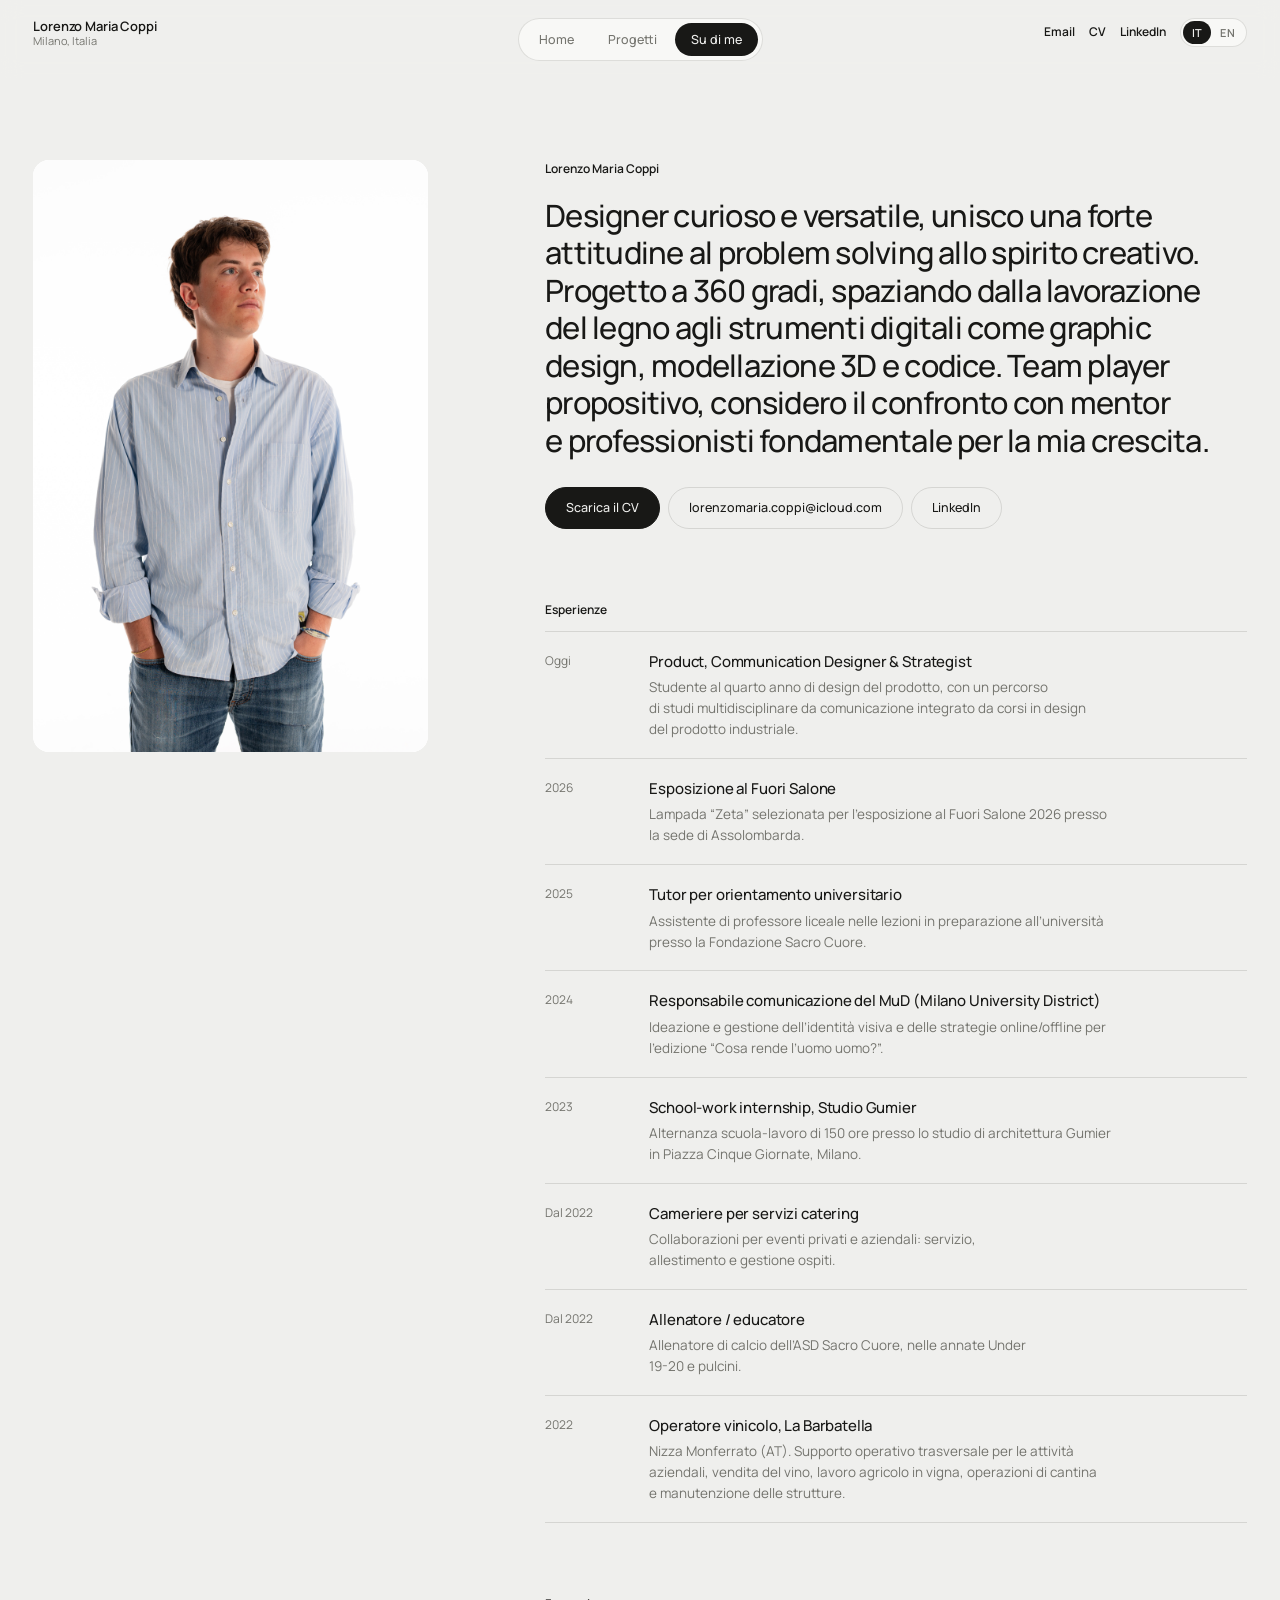
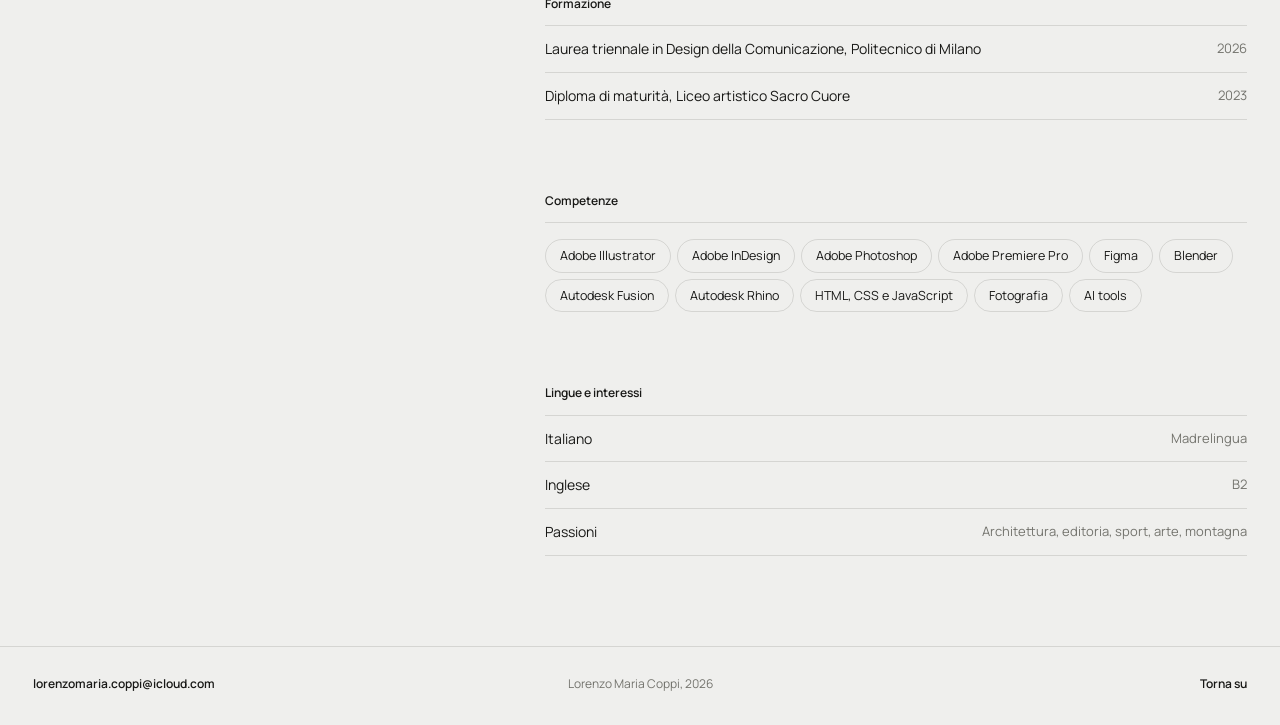
==== commit c678b8b1: "correzioni" ====
--- a/about.html
+++ b/about.html
@@ -47,13 +47,13 @@
       <section class="block" aria-labelledby="exp">
         <h2 data-i18n="exp" id="exp">Esperienze</h2>
         <ul class="timeline">
-          <li><span class="when" data-i18n="e0w">Oggi</span><div><h3 data-i18n="e0t">Product, Communication Designer &amp; Strategist</h3><p data-i18n="e0d">Studente al quarto anno di design del prodotto, con un percorso di studi multidisciplinare da comunicazione integrato da corsi in design del prodotto industrale.</p></div></li>
+          <li><span class="when" data-i18n="e0w">Oggi</span><div><h3 data-i18n="e0t">Product, Communication Designer &amp; Strategist</h3><p data-i18n="e0d">Studente al quarto anno di design del prodotto, con un percorso di studi multidisciplinare da comunicazione integrato da corsi in design del prodotto industriale.</p></div></li>
           <li><span class="when">2026</span><div><h3 data-i18n="e1t">Esposizione al Fuori Salone</h3><p data-i18n="e1d">Lampada “Zeta” selezionata per l’esposizione al Fuori Salone 2026 presso la sede di Assolombarda.</p></div></li>
           <li><span class="when">2025</span><div><h3 data-i18n="e2t">Tutor per orientamento universitario</h3><p data-i18n="e2d">Assistente di professore liceale nelle lezioni in preparazione all’università presso la Fondazione Sacro Cuore.</p></div></li>
           <li><span class="when">2024</span><div><h3 data-i18n="e3t">Responsabile comunicazione del MuD (Milano University District)</h3><p data-i18n="e3d">Ideazione e gestione dell’identità visiva e delle strategie online/offline per l’edizione “Cosa rende l’uomo uomo?”.</p></div></li>
           <li><span class="when">2023</span><div><h3 data-i18n="e4t">School-work internship, Studio Gumier</h3><p data-i18n="e4d">Alternanza scuola-lavoro di 150 ore presso lo studio di architettura Gumier in Piazza Cinque Giornate, Milano.</p></div></li>
           <li><span class="when" data-i18n="since">Dal 2022</span><div><h3 data-i18n="e5t">Cameriere per servizi catering</h3><p data-i18n="e5d">Collaborazioni per eventi privati e aziendali: servizio, allestimento e gestione ospiti.</p></div></li>
-          <li><span class="when" data-i18n="since">Dal 2022</span><div><h3 data-i18n="e6t">Allenatore / educatore</h3><p data-i18n="e6d">Allenatore di calcio dell’ASD Sacro Cuore, nelle annate Under 19 e pulcini.</p></div></li>
+          <li><span class="when" data-i18n="since">Dal 2022</span><div><h3 data-i18n="e6t">Allenatore / educatore</h3><p data-i18n="e6d">Allenatore di calcio dell’ASD Sacro Cuore, nelle annate Under 19-20 e pulcini.</p></div></li>
           <li><span class="when">2022</span><div><h3 data-i18n="e7t">Operatore vinicolo, La Barbatella</h3><p data-i18n="e7d">Nizza Monferrato (AT). Supporto operativo trasversale per le attività aziendali, vendita del vino, lavoro agricolo in vigna, operazioni di cantina e manutenzione delle strutture.</p></div></li>
         </ul>
       </section>
@@ -61,8 +61,8 @@
       <section class="block" aria-labelledby="form">
         <h2 data-i18n="edu" id="form">Formazione</h2>
         <ul class="plain">
-          <li><em data-i18n="d0">Laurea Triennale in Design della Comunicazione al Politecnico di Milano.</em> <span>2023–26</span></li>
-          <li><em data-i18n="d1">Diploma di maturità, Liceo Artistico Fondazione Sacro Cuore</em> <span>2023</span></li>
+          <li><em data-i18n="d0">Laurea triennale in Design della Comunicazione, Politecnico di Milano</em> <span>2026</span></li>
+          <li><em data-i18n="d1">Diploma di maturità, Liceo artistico Sacro Cuore</em> <span>2023</span></li>
         </ul>
       </section>
 
@@ -78,6 +78,7 @@
       <section class="block" aria-labelledby="lang">
         <h2 data-i18n="langs" id="lang">Lingue e interessi</h2>
         <ul class="plain">
+          <li><em data-i18n="l_it">Italiano</em> <span data-i18n="l_itv">Madrelingua</span></li>
           <li><em data-i18n="l0">Inglese</em> <span>B2</span></li>
           <li><em data-i18n="l1">Passioni</em> <span data-i18n="l1v">Architettura, editoria, sport, arte, montagna</span></li>
         </ul>
